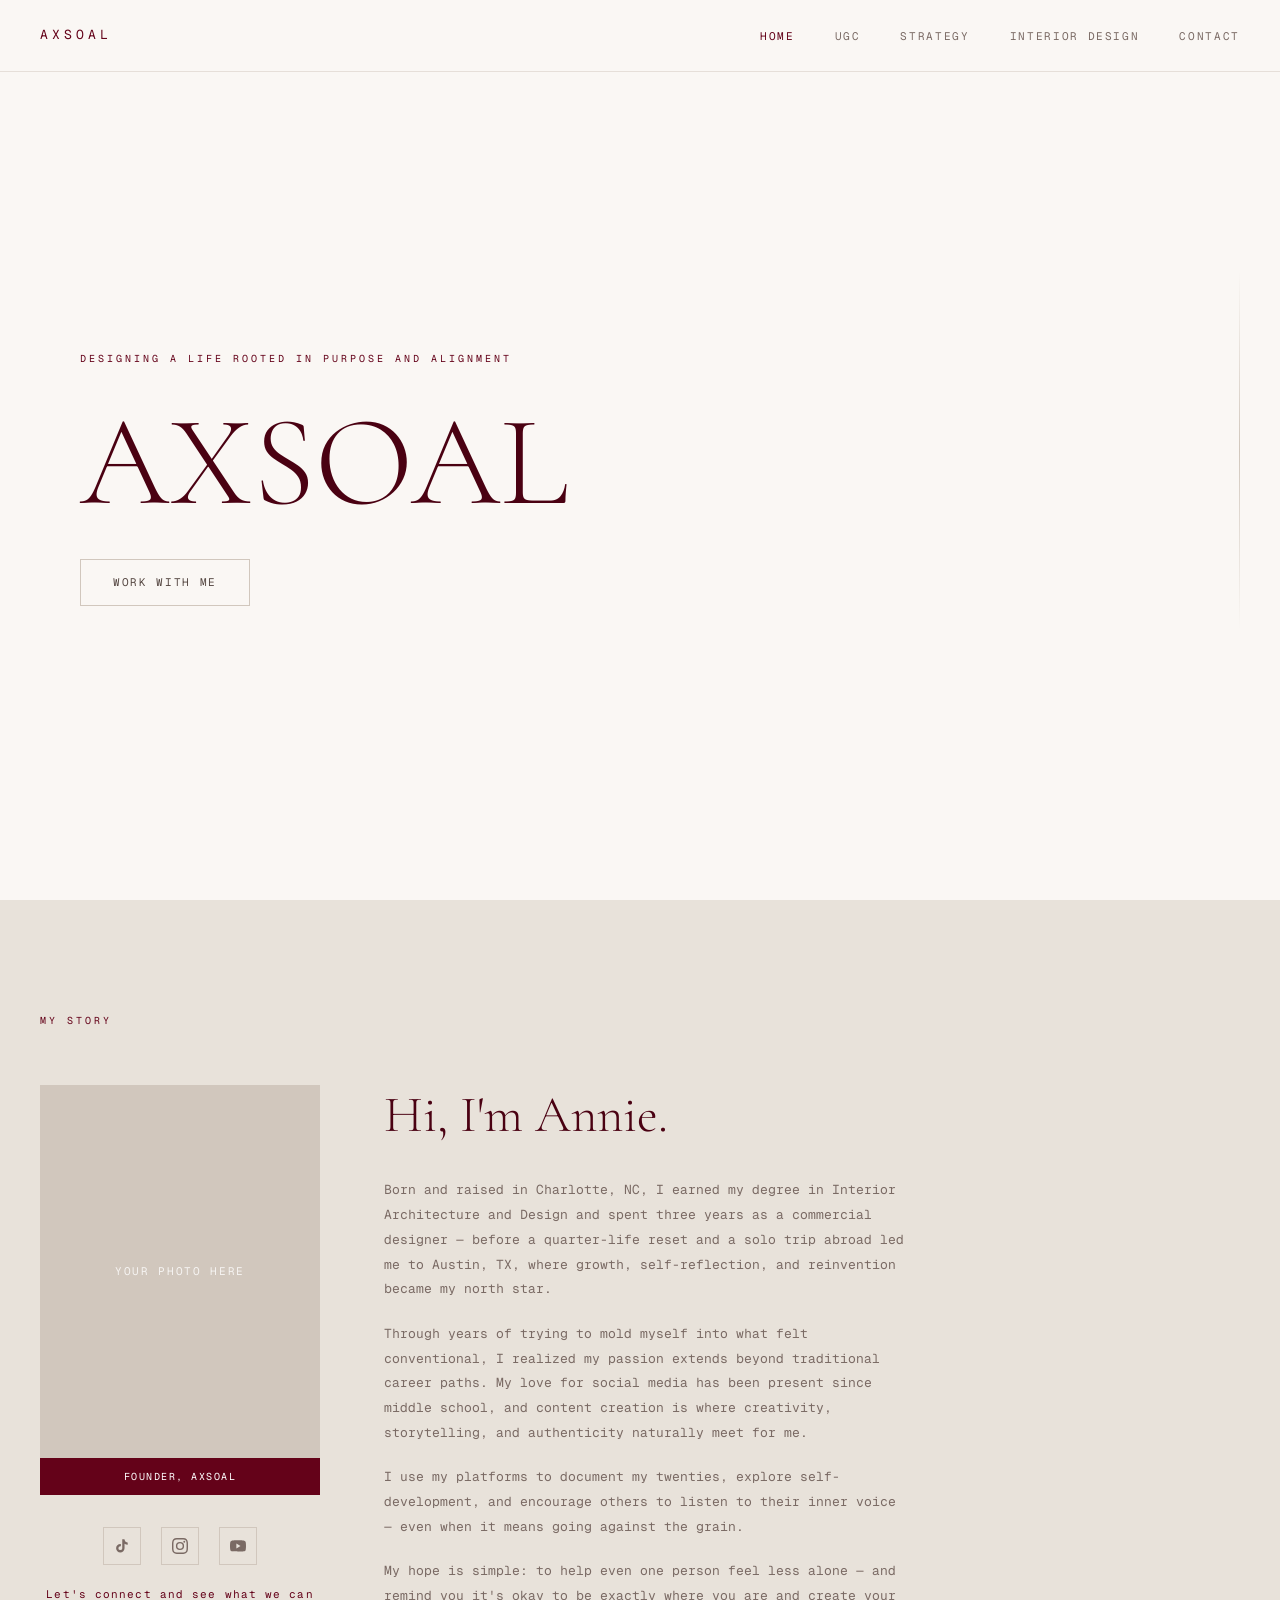
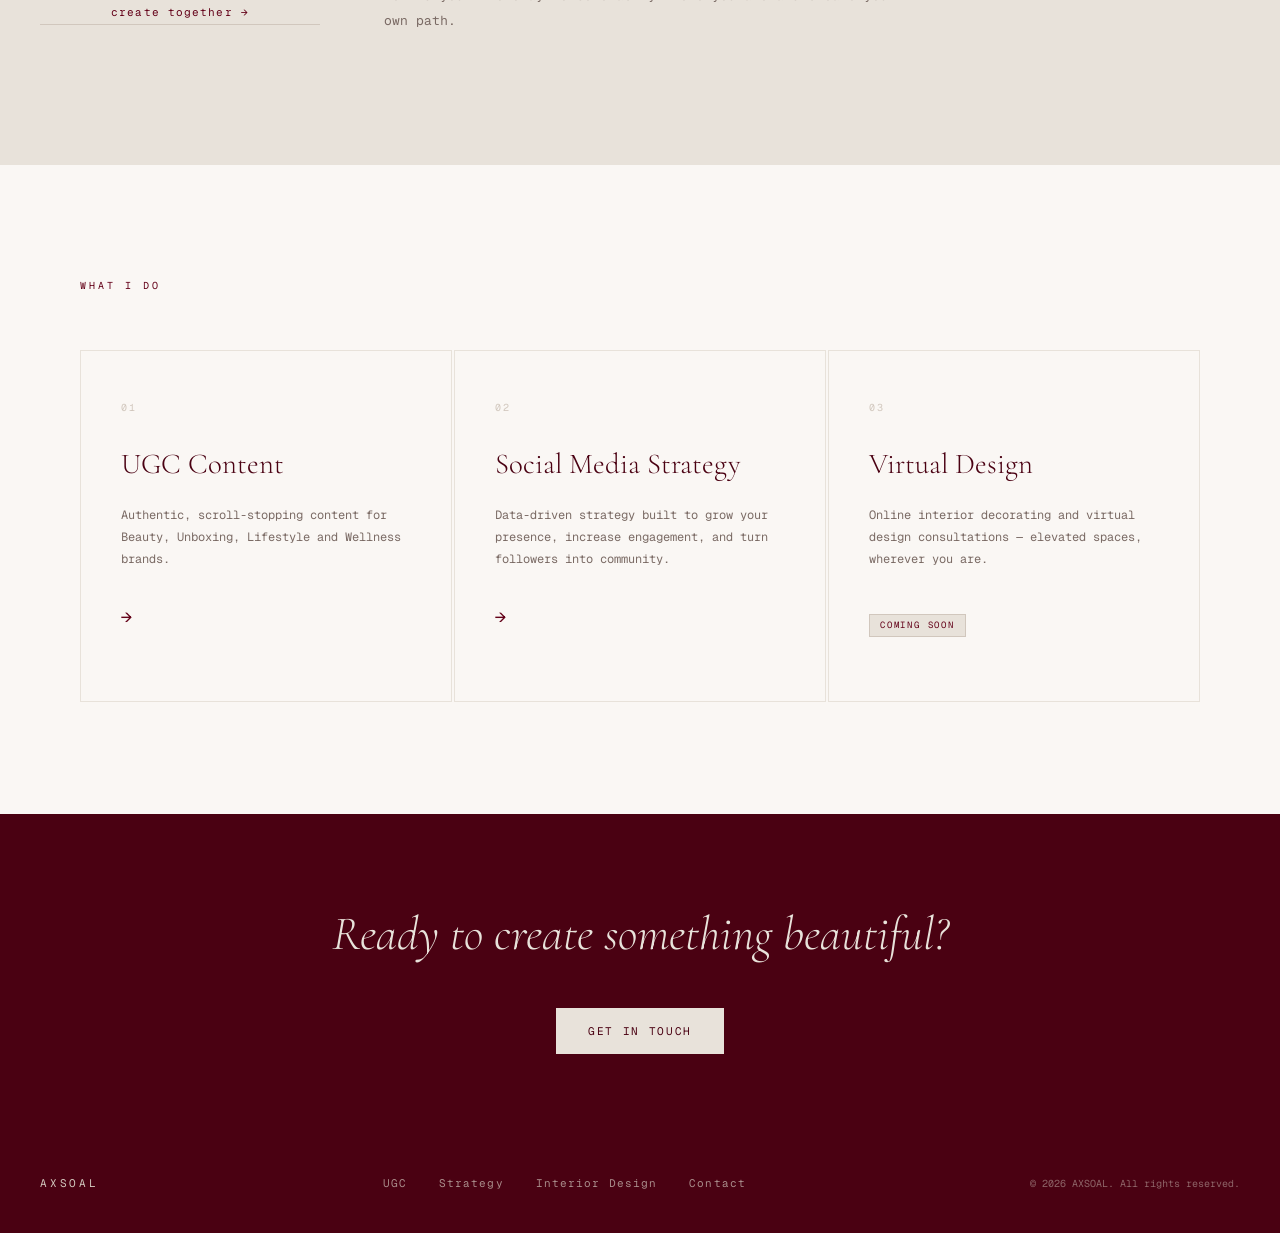
==== index.html @ 1e1d41ba "Add files via upload" ====
<!DOCTYPE html>
<html lang="en">
<head>
  <meta charset="UTF-8" />
  <meta name="viewport" content="width=device-width, initial-scale=1.0" />
  <title>AXSOAL</title>
  <link rel="preconnect" href="https://fonts.googleapis.com" />
  <link rel="preconnect" href="https://fonts.gstatic.com" crossorigin />
  <link href="https://fonts.googleapis.com/css2?family=Cormorant+Garamond:ital,wght@0,300;0,400;1,300;1,400&family=Geist+Mono:wght@300;400&display=swap" rel="stylesheet" />
  <link rel="stylesheet" href="style.css" />
</head>
<body>
  <nav class="nav">
    <a href="index.html" class="nav-logo">AXSOAL</a>
    <ul class="nav-links">
      <li><a href="index.html" class="active">Home</a></li>
      <li><a href="ugc.html">UGC</a></li>
      <li><a href="strategy.html">Strategy</a></li>
      <li><a href="interior.html">Interior Design</a></li>
      <li><a href="contact.html">Contact</a></li>
    </ul>
    <button class="nav-toggle" aria-label="menu">☰</button>
  </nav>

  <main>
    <section class="hero">
      <div class="hero-eyebrow">Designing a life rooted in purpose and alignment</div>
      <h1 class="hero-title">AXSOAL</h1>
      <div class="hero-cta">
        <a href="contact.html" class="btn-ghost">Work With Me</a>
      </div>
      <div class="hero-line"></div>
    </section>

    <section class="story">
      <div class="story-label">My Story</div>
      <div class="story-grid">
        <div class="story-image-block">
          <div class="story-img-placeholder">
            <!-- Replace with: <img src="images/your-photo.jpg" alt="Annie"> -->
            <span>Your Photo Here</span>
          </div>
          <div class="story-img-tag">Founder, AXSOAL</div>
          <div class="story-socials">
            <a href="https://www.tiktok.com/@anniexyaps" target="_blank" aria-label="TikTok" class="story-social-link">
              <svg viewBox="0 0 24 24" fill="currentColor"><path d="M19.59 6.69a4.83 4.83 0 0 1-3.77-4.25V2h-3.45v13.67a2.89 2.89 0 0 1-2.88 2.5 2.89 2.89 0 0 1-2.89-2.89 2.89 2.89 0 0 1 2.89-2.89c.28 0 .54.04.79.1V9.01a6.33 6.33 0 0 0-.79-.05 6.34 6.34 0 0 0-6.34 6.34 6.34 6.34 0 0 0 6.34 6.34 6.34 6.34 0 0 0 6.33-6.34V8.69a8.18 8.18 0 0 0 4.78 1.52V6.76a4.85 4.85 0 0 1-1.01-.07z"/></svg>
            </a>
            <a href="https://www.instagram.com/axsoal" target="_blank" aria-label="Instagram" class="story-social-link">
              <svg viewBox="0 0 24 24" fill="currentColor"><path d="M12 2.163c3.204 0 3.584.012 4.85.07 3.252.148 4.771 1.691 4.919 4.919.058 1.265.069 1.645.069 4.849 0 3.205-.012 3.584-.069 4.849-.149 3.225-1.664 4.771-4.919 4.919-1.266.058-1.644.07-4.85.07-3.204 0-3.584-.012-4.849-.07-3.26-.149-4.771-1.699-4.919-4.92-.058-1.265-.07-1.644-.07-4.849 0-3.204.013-3.583.07-4.849.149-3.227 1.664-4.771 4.919-4.919 1.266-.057 1.645-.069 4.849-.069zM12 0C8.741 0 8.333.014 7.053.072 2.695.272.273 2.69.073 7.052.014 8.333 0 8.741 0 12c0 3.259.014 3.668.072 4.948.2 4.358 2.618 6.78 6.98 6.98C8.333 23.986 8.741 24 12 24c3.259 0 3.668-.014 4.948-.072 4.354-.2 6.782-2.618 6.979-6.98.059-1.28.073-1.689.073-4.948 0-3.259-.014-3.667-.072-4.947-.196-4.354-2.617-6.78-6.979-6.98C15.668.014 15.259 0 12 0zm0 5.838a6.162 6.162 0 1 0 0 12.324 6.162 6.162 0 0 0 0-12.324zM12 16a4 4 0 1 1 0-8 4 4 0 0 1 0 8zm6.406-11.845a1.44 1.44 0 1 0 0 2.881 1.44 1.44 0 0 0 0-2.881z"/></svg>
            </a>
            <a href="https://www.youtube.com/@anniexyaps" target="_blank" aria-label="YouTube" class="story-social-link">
              <svg viewBox="0 0 24 24" fill="currentColor"><path d="M23.498 6.186a3.016 3.016 0 0 0-2.122-2.136C19.505 3.545 12 3.545 12 3.545s-7.505 0-9.377.505A3.017 3.017 0 0 0 .502 6.186C0 8.07 0 12 0 12s0 3.93.502 5.814a3.016 3.016 0 0 0 2.122 2.136c1.871.505 9.376.505 9.376.505s7.505 0 9.377-.505a3.015 3.015 0 0 0 2.122-2.136C24 15.93 24 12 24 12s0-3.93-.502-5.814zM9.545 15.568V8.432L15.818 12l-6.273 3.568z"/></svg>
            </a>
          </div>
          <a href="contact.html" class="btn-text story-connect">Let's connect and see what we can create together →</a>
        </div>
        <div class="story-text">
          <h2>Hi, I'm Annie.</h2>
          <p>Born and raised in Charlotte, NC, I earned my degree in Interior Architecture and Design and spent three years as a commercial designer — before a quarter-life reset and a solo trip abroad led me to Austin, TX, where growth, self-reflection, and reinvention became my north star.</p>
          <p>Through years of trying to mold myself into what felt conventional, I realized my passion extends beyond traditional career paths. My love for social media has been present since middle school, and content creation is where creativity, storytelling, and authenticity naturally meet for me.</p>
          <p>I use my platforms to document my twenties, explore self-development, and encourage others to listen to their inner voice — even when it means going against the grain.</p>
          <p>My hope is simple: to help even one person feel less alone — and remind you it's okay to be exactly where you are and create your own path.</p>
        </div>
      </div>
    </section>

    <section class="services">
      <div class="services-label">What I Do</div>
      <div class="services-grid">

        <a href="ugc.html" class="service-card">
          <div class="service-number">01</div>
          <h3>UGC Content</h3>
          <p>Authentic, scroll-stopping content for Beauty, Unboxing, Lifestyle and Wellness brands.</p>
          <div class="service-arrow">→</div>
        </a>

        <a href="strategy.html" class="service-card">
          <div class="service-number">02</div>
          <h3>Social Media Strategy</h3>
          <p>Data-driven strategy built to grow your presence, increase engagement, and turn followers into community.</p>
          <div class="service-arrow">→</div>
        </a>

        <div class="service-card service-card--soon">
          <div class="service-number">03</div>
          <h3>Virtual Design</h3>
          <p>Online interior decorating and virtual design consultations — elevated spaces, wherever you are.</p>
          <div class="service-coming-tag" style="margin-top:0.75rem;">Coming Soon</div>
        </div>

      </div>
    </section>

    <section class="cta-band">
      <p class="cta-band-text">Ready to create something beautiful?</p>
      <a href="contact.html" class="btn-primary" style="background:var(--linen-light);color:var(--wine-dark);">Get in Touch</a>
    </section>
  </main>

  <footer class="footer">
    <div class="footer-inner">
      <span class="footer-logo">AXSOAL</span>
      <div class="footer-links">
        <a href="ugc.html">UGC</a>
        <a href="strategy.html">Strategy</a>
        <a href="interior.html">Interior Design</a>
        <a href="contact.html">Contact</a>
      </div>
      <span class="footer-copy">© 2026 AXSOAL. All rights reserved.</span>
    </div>
  </footer>

  <script src="nav.js"></script>
</body>
</html>
---- style.css ----
/* ===== AXSOAL · Brand Colors ===== */
*, *::before, *::after { box-sizing: border-box; margin: 0; padding: 0; }

:root {
  --wine:        #640219;
  --wine-dark:   #4a0112;
  --wine-light:  #8a1a35;
  --taupe:       #564843;
  --taupe-light: #7a6a64;
  --linen:       #d1c7bd;
  --linen-light: #e8e2da;
  --mist:        #efefef;
  --white:       #ffffff;
  --ivory:       #faf7f4;
  --font-serif: 'Cormorant Garamond', Georgia, serif;
  --font-mono:  'Geist Mono', monospace;
  --max-w: 1200px;
  --nav-h: 72px;
}

html { scroll-behavior: smooth; }

body {
  font-family: var(--font-mono);
  background: var(--ivory);
  color: var(--taupe);
  font-size: 14px;
  line-height: 1.7;
  -webkit-font-smoothing: antialiased;
}

/* NAV */
.nav {
  position: fixed; top: 0; left: 0; right: 0;
  height: var(--nav-h);
  display: flex; align-items: center; justify-content: space-between;
  padding: 0 2.5rem;
  background: rgba(250,247,244,0.94);
  backdrop-filter: blur(14px);
  border-bottom: 1px solid rgba(209,199,189,0.5);
  z-index: 100;
}
.nav-logo { font-family: var(--font-mono); font-size: 13px; font-weight: 400; letter-spacing: 0.3em; color: var(--wine); text-decoration: none; }
.nav-links { display: flex; gap: 2.5rem; list-style: none; }
.nav-links a { font-size: 11px; letter-spacing: 0.15em; text-transform: uppercase; color: var(--taupe-light); text-decoration: none; transition: color 0.2s; }
.nav-links a:hover, .nav-links a.active { color: var(--wine); }
.nav-toggle { display: none; background: none; border: none; font-size: 20px; cursor: pointer; color: var(--taupe); }

/* HERO */
.hero {
  min-height: 100vh; display: flex; flex-direction: column; justify-content: center;
  padding: calc(var(--nav-h) + 4rem) 2.5rem 5rem;
  max-width: var(--max-w); margin: 0 auto; position: relative;
}
.hero-eyebrow { font-size: 10px; letter-spacing: 0.3em; text-transform: uppercase; color: var(--wine); margin-bottom: 2rem; }
.hero-title { font-family: var(--font-serif); font-size: clamp(4rem,10vw,9rem); font-weight: 300; line-height: 1.0; color: var(--wine-dark); margin-bottom: 2rem; }
.hero-title em { font-style: italic; color: var(--wine); }
.hero-sub { font-size: 13px; color: var(--taupe-light); line-height: 1.9; margin-bottom: 3rem; max-width: 360px; }
.hero-cta { display: flex; gap: 1.5rem; align-items: center; flex-wrap: wrap; }
.hero-line { position: absolute; right: 0; top: 50%; transform: translateY(-50%); width: 1px; height: 40%; background: linear-gradient(to bottom, transparent, var(--linen), transparent); }

/* BUTTONS */
.btn-primary { display: inline-block; padding: 0.85rem 2rem; background: var(--wine); color: var(--white); font-family: var(--font-mono); font-size: 11px; letter-spacing: 0.15em; text-transform: uppercase; text-decoration: none; border: none; cursor: pointer; transition: background 0.25s, transform 0.15s; }
.btn-primary:hover { background: var(--wine-dark); transform: translateY(-1px); }
.btn-ghost { display: inline-block; padding: 0.85rem 2rem; border: 1px solid var(--linen); color: var(--taupe); font-family: var(--font-mono); font-size: 11px; letter-spacing: 0.15em; text-transform: uppercase; text-decoration: none; transition: border-color 0.25s, color 0.25s; }
.btn-ghost:hover { border-color: var(--wine); color: var(--wine); }
.btn-text { font-size: 12px; letter-spacing: 0.1em; color: var(--wine); text-decoration: none; border-bottom: 1px solid var(--linen); padding-bottom: 2px; transition: color 0.2s, border-color 0.2s; }
.btn-text:hover { color: var(--wine-dark); border-color: var(--wine); }

/* STORY */
.story { background: var(--linen-light); padding: 7rem 2.5rem; }
.story-label, .services-label { font-size: 10px; letter-spacing: 0.3em; text-transform: uppercase; color: var(--wine); margin-bottom: 3.5rem; max-width: var(--max-w); margin-left: auto; margin-right: auto; }
.story-grid { display: grid; grid-template-columns: 280px 1fr; gap: 4rem; max-width: var(--max-w); margin: 0 auto; align-items: start; }
.story-image-block { position: relative; }
.story-img-placeholder { width: 100%; aspect-ratio: 3/4; background: var(--linen); display: flex; align-items: center; justify-content: center; }
.story-img-placeholder span { font-size: 11px; letter-spacing: 0.15em; color: var(--white); text-transform: uppercase; opacity: 0.8; }
.story-img-placeholder img { width: 100%; height: 100%; object-fit: cover; display: block; }
.story-img-tag {
  display: block;
  background: var(--wine);
  color: var(--white);
  font-size: 10px;
  letter-spacing: 0.15em;
  text-transform: uppercase;
  padding: 0.6rem 1rem;
  text-align: center;
  margin-top: 0;
}

.story-socials {
  display: flex;
  justify-content: center;
  gap: 1.25rem;
  margin-top: 1.25rem;
}

.story-social-link {
  display: flex;
  align-items: center;
  justify-content: center;
  width: 38px;
  height: 38px;
  border: 1px solid var(--linen);
  color: var(--taupe);
  text-decoration: none;
  transition: border-color 0.2s, color 0.2s, background 0.2s;
}

.story-social-link svg { width: 16px; height: 16px; }

.story-social-link:hover {
  border-color: var(--wine);
  color: var(--wine);
  background: rgba(100, 2, 25, 0.04);
}

.story-connect {
  display: block;
  text-align: center;
  margin-top: 1.25rem;
  font-size: 11px;
}

.story-socials {
  display: flex;
  justify-content: center;
  gap: 1.25rem;
  margin-top: 2rem;
}

.story-social-link {
  display: flex;
  align-items: center;
  justify-content: center;
  width: 38px;
  height: 38px;
  border: 1px solid var(--linen);
  color: var(--taupe-light);
  transition: border-color 0.2s, color 0.2s, background 0.2s;
  text-decoration: none;
}

.story-social-link svg { width: 16px; height: 16px; }

.story-social-link:hover {
  border-color: var(--wine);
  color: var(--wine);
  background: rgba(100, 2, 25, 0.04);
}
.story-text h2 { font-family: var(--font-serif); font-size: clamp(2rem,4vw,3.2rem); font-weight: 300; line-height: 1.2; margin-bottom: 2rem; color: var(--wine-dark); }
.story-text p { font-size: 13px; color: var(--taupe-light); line-height: 1.9; margin-bottom: 1.25rem; max-width: 520px; }
.story-text .btn-text { margin-top: 1rem; display: inline-block; }

/* SERVICES */
.services { padding: 7rem 2.5rem; max-width: var(--max-w); margin: 0 auto; }
.services-grid { display: grid; grid-template-columns: repeat(3,1fr); gap: 2px; }
.service-card { display: block; padding: 3rem 2.5rem; border: 1px solid var(--linen-light); background: var(--ivory); text-decoration: none; color: inherit; position: relative; transition: background 0.3s; overflow: hidden; }
.service-card::before { content: ''; position: absolute; bottom: 0; left: 0; right: 0; height: 2px; background: var(--wine); transform: scaleX(0); transform-origin: left; transition: transform 0.35s ease; }
.service-card:hover { background: var(--linen-light); }
.service-card:hover::before { transform: scaleX(1); }
.service-number { font-size: 10px; letter-spacing: 0.2em; color: var(--linen); margin-bottom: 1.5rem; }
.service-card h3 { font-family: var(--font-serif); font-size: 1.8rem; font-weight: 300; margin-bottom: 1rem; color: var(--wine-dark); }
.service-card p { font-size: 12px; color: var(--taupe-light); line-height: 1.8; margin-bottom: 2rem; }
.service-arrow { font-size: 18px; color: var(--wine); transition: transform 0.2s; }
.service-card:hover .service-arrow { transform: translateX(6px); }

.service-card--soon { cursor: default; opacity: 0.75; }
.service-card--soon:hover { background: var(--ivory); }
.service-card--soon:hover::before { transform: scaleX(0); }
.service-card--soon:hover .service-arrow { transform: none; }

.service-coming-tag {
  display: inline-block;
  font-size: 9px;
  letter-spacing: 0.2em;
  text-transform: uppercase;
  color: var(--wine);
  background: var(--linen-light);
  border: 1px solid var(--linen);
  padding: 3px 10px;
  margin-bottom: 1rem;
}

/* NDA BANNER */
.nda-banner {
  background: var(--linen-light);
  border-left: 3px solid var(--wine);
  padding: 1.25rem 1.75rem;
  max-width: var(--max-w);
  margin: 3rem auto 0;
}
.nda-banner p {
  font-size: 12px;
  color: var(--taupe-light);
  line-height: 1.8;
}
.nda-banner strong { color: var(--taupe); font-weight: 400; }

/* PROJECT DETAIL MODAL */
.project-modal-overlay {
  position: fixed; inset: 0;
  background: rgba(74, 1, 18, 0.5);
  z-index: 300;
  display: flex; align-items: center; justify-content: center;
  opacity: 0; pointer-events: none;
  transition: opacity 0.3s ease;
}
.project-modal-overlay.open { opacity: 1; pointer-events: all; }
.project-modal {
  background: var(--ivory);
  max-width: 680px; width: 90%;
  max-height: 85vh;
  overflow-y: auto;
  padding: 3rem;
  position: relative;
}
.project-modal-close {
  position: absolute; top: 1.5rem; right: 1.5rem;
  background: none; border: none; font-size: 20px;
  cursor: pointer; color: var(--taupe-light); line-height: 1;
}
.project-modal-close:hover { color: var(--wine); }
.project-modal-img {
  width: 100%; aspect-ratio: 16/9;
  background: var(--linen);
  display: flex; align-items: center; justify-content: center;
  margin-bottom: 2rem;
}
.project-modal-img span { font-size: 10px; letter-spacing: 0.15em; text-transform: uppercase; color: rgba(255,255,255,0.6); }
.project-modal-img img { width: 100%; height: 100%; object-fit: cover; }
.project-modal-tag { font-size: 9px; letter-spacing: 0.25em; text-transform: uppercase; color: var(--wine); margin-bottom: 0.75rem; }
.project-modal-title { font-family: var(--font-serif); font-size: 2rem; font-weight: 300; color: var(--wine-dark); margin-bottom: 1.5rem; }
.project-modal-body { font-size: 13px; color: var(--taupe-light); line-height: 1.9; }
.project-modal-nda {
  margin-top: 1.5rem;
  padding-top: 1.5rem;
  border-top: 1px solid var(--linen);
  font-size: 10px;
  letter-spacing: 0.1em;
  text-transform: uppercase;
  color: var(--linen);
}

/* COMING SOON INTERIOR SECTION */
.coming-soon-section {
  background: var(--wine-dark);
  padding: 5rem 2.5rem;
  text-align: center;
}
.coming-soon-section .page-eyebrow { color: var(--linen); margin-bottom: 1.5rem; }
.coming-soon-section h2 {
  font-family: var(--font-serif);
  font-size: clamp(2rem, 5vw, 3.5rem);
  font-weight: 300;
  color: var(--linen-light);
  margin-bottom: 1.5rem;
}
.coming-soon-section h2 em { font-style: italic; color: var(--linen); }
.coming-soon-section p { font-size: 13px; color: var(--linen); opacity: 0.75; line-height: 1.9; max-width: 480px; margin: 0 auto 2.5rem; }
.coming-soon-pill {
  display: inline-block;
  font-size: 10px;
  letter-spacing: 0.2em;
  text-transform: uppercase;
  color: var(--wine);
  background: var(--linen-light);
  padding: 6px 18px;
  margin-bottom: 2rem;
}

/* CTA BAND */
.cta-band { background: var(--wine-dark); padding: 5rem 2.5rem; text-align: center; }
.cta-band-text { font-family: var(--font-serif); font-size: clamp(1.8rem,4vw,3rem); font-weight: 300; color: var(--linen-light); margin-bottom: 2rem; font-style: italic; }

/* PAGE HEADER */
.page-header { padding: calc(var(--nav-h) + 5rem) 2.5rem 4rem; max-width: var(--max-w); margin: 0 auto; border-bottom: 1px solid var(--linen-light); }
.page-eyebrow { font-size: 10px; letter-spacing: 0.3em; text-transform: uppercase; color: var(--wine); margin-bottom: 1.5rem; }
.page-title { font-family: var(--font-serif); font-size: clamp(3rem,7vw,6rem); font-weight: 300; line-height: 1.05; color: var(--wine-dark); margin-bottom: 1.5rem; }
.page-title em { font-style: italic; color: var(--wine); }
.page-desc { font-size: 13px; color: var(--taupe-light); line-height: 1.9; max-width: 520px; }

/* PORTFOLIO GRID */
.portfolio-section { padding: 5rem 2.5rem; max-width: var(--max-w); margin: 0 auto; }
.portfolio-grid { display: grid; grid-template-columns: repeat(12,1fr); gap: 1.5rem; margin-bottom: 3rem; }
.p-card { background: var(--linen-light); overflow: hidden; position: relative; cursor: pointer; }
.p-card.wide  { grid-column: span 7; }
.p-card.tall  { grid-column: span 5; }
.p-card.half  { grid-column: span 6; }
.p-card.third { grid-column: span 4; }
.p-card.full  { grid-column: span 12; }
.p-card-img { width: 100%; aspect-ratio: 4/3; background: var(--linen); display: flex; align-items: center; justify-content: center; overflow: hidden; }
.p-card.tall .p-card-img { aspect-ratio: 3/4; }
.p-card.full .p-card-img { aspect-ratio: 21/9; }
.p-card-img img { width: 100%; height: 100%; object-fit: cover; transition: transform 0.6s ease; }
.p-card:hover .p-card-img img { transform: scale(1.04); }
.p-card-img-placeholder { width: 100%; height: 100%; display: flex; flex-direction: column; align-items: center; justify-content: center; gap: 8px; }
.p-card-img-placeholder span { font-size: 10px; letter-spacing: 0.15em; text-transform: uppercase; color: rgba(255,255,255,0.65); }
.p-card-info { padding: 1.25rem 1.5rem 1.5rem; background: var(--ivory); }
.p-card-tag { font-size: 9px; letter-spacing: 0.2em; text-transform: uppercase; color: var(--wine); margin-bottom: 0.5rem; }
.p-card-title { font-family: var(--font-serif); font-size: 1.3rem; font-weight: 300; color: var(--wine-dark); }

/* PASSWORD GATE */
.password-gate {
  position: fixed; inset: 0;
  background: var(--linen-light);
  z-index: 200;
  display: flex; align-items: center; justify-content: center; flex-direction: column;
}
.password-gate-inner {
  text-align: center; max-width: 380px;
  padding: 3.5rem 2.5rem;
  background: var(--white);
  border: 1px solid var(--linen);
}
.password-gate-logo { font-size: 12px; letter-spacing: 0.3em; color: var(--wine); margin-bottom: 2.5rem; }
.password-gate h2 { font-family: var(--font-serif); font-size: 2rem; font-weight: 300; color: var(--wine-dark); margin-bottom: 0.75rem; }
.password-gate p { font-size: 12px; color: var(--taupe-light); margin-bottom: 2rem; line-height: 1.8; }
.password-gate-input {
  width: 100%; font-family: var(--font-mono); font-size: 14px;
  color: var(--taupe); background: var(--mist);
  border: none; border-bottom: 2px solid var(--linen);
  padding: 0.85rem 0.75rem; outline: none;
  text-align: center; letter-spacing: 0.3em;
  margin-bottom: 0.75rem; transition: border-color 0.2s;
}
.password-gate-input:focus { border-bottom-color: var(--wine); }
.password-gate-error { font-size: 11px; color: var(--wine); margin-bottom: 1rem; min-height: 16px; }

/* UGC PHONES */
.ugc-intro-section { padding: 4rem 2.5rem 2rem; max-width: var(--max-w); margin: 0 auto; }
.ugc-phones-section { padding: 2rem 2.5rem 5rem; max-width: var(--max-w); margin: 0 auto; }
.ugc-phones-grid { display: grid; grid-template-columns: repeat(auto-fill, minmax(200px,1fr)); gap: 2.5rem; justify-items: center; }

.iphone-frame { width: 200px; position: relative; cursor: pointer; }
.iphone-outer {
  width: 200px; height: 432px;
  background: #1c1c1e;
  border-radius: 38px;
  padding: 14px 10px;
  position: relative;
  box-shadow: inset 0 0 0 2px #3a3a3c, 0 0 0 1px #111, 6px 14px 36px rgba(100,2,25,0.2);
}
.iphone-outer::before {
  content: '';
  position: absolute; top: 14px; left: 50%; transform: translateX(-50%);
  width: 64px; height: 7px;
  background: #2c2c2e; border-radius: 5px; z-index: 10;
}
.iphone-outer::after {
  content: '';
  position: absolute; bottom: 22px; left: 50%; transform: translateX(-50%);
  width: 60px; height: 4px;
  background: #3a3a3c; border-radius: 3px;
}
.iphone-screen { width: 100%; height: 100%; background: var(--linen-light); border-radius: 26px; overflow: hidden; position: relative; display: flex; align-items: center; justify-content: center; }
.iphone-screen video, .iphone-screen img { width: 100%; height: 100%; object-fit: cover; display: block; }

.iphone-drop-zone {
  width: 100%; height: 100%;
  display: flex; flex-direction: column; align-items: center; justify-content: center; gap: 10px;
  background: var(--linen-light); border-radius: 26px;
  border: 2px dashed var(--linen); transition: border-color 0.2s, background 0.2s; cursor: pointer;
}
.iphone-drop-zone.dragover { border-color: var(--wine); background: rgba(100,2,25,0.04); }
.iphone-drop-icon { width: 36px; height: 36px; border-radius: 50%; background: var(--wine); display: flex; align-items: center; justify-content: center; }
.iphone-drop-label { font-size: 10px; letter-spacing: 0.1em; text-transform: uppercase; color: var(--taupe-light); text-align: center; padding: 0 16px; line-height: 1.6; }
.iphone-brand-label { margin-top: 14px; text-align: center; }
.iphone-brand-tag { font-size: 9px; letter-spacing: 0.2em; text-transform: uppercase; color: var(--wine); margin-bottom: 3px; }
.iphone-brand-name { font-family: var(--font-serif); font-size: 1rem; font-weight: 300; color: var(--wine-dark); }
.iphone-file-input { display: none; }
.iphone-remove-btn { display: none; font-size: 10px; letter-spacing: 0.12em; text-transform: uppercase; color: var(--wine); background: none; border: none; cursor: pointer; margin-top: 6px; text-decoration: underline; }

/* UGC STATS */
.ugc-stats { display: grid; grid-template-columns: repeat(3,1fr); gap: 2px; background: var(--linen); margin: 0 auto 4rem; max-width: var(--max-w); }
.ugc-stat { background: var(--ivory); padding: 2.5rem 2rem; text-align: center; }
.ugc-stat-num { font-family: var(--font-serif); font-size: 3rem; font-weight: 300; color: var(--wine); display: block; margin-bottom: 0.5rem; }
.ugc-stat-label { font-size: 10px; letter-spacing: 0.2em; text-transform: uppercase; color: var(--taupe-light); }

/* UGC OFFERS */
.ugc-offers { background: var(--linen-light); padding: 5rem 2.5rem; }
.ugc-offers-inner { max-width: var(--max-w); margin: 0 auto; }
.ugc-offers-grid { display: grid; grid-template-columns: repeat(auto-fit,minmax(220px,1fr)); gap: 3rem; margin-top: 3rem; }
.ugc-offer-title { font-family: var(--font-serif); font-size: 1.4rem; font-weight: 300; margin-bottom: 0.75rem; color: var(--wine-dark); }
.ugc-offer-p { font-size: 12px; color: var(--taupe-light); line-height: 1.9; }

/* CONTACT */
.contact-section { padding: 5rem 2.5rem 7rem; max-width: var(--max-w); margin: 0 auto; }
.contact-grid { display: grid; grid-template-columns: 1fr 1.6fr; gap: 6rem; align-items: start; }
.contact-info h3 { font-family: var(--font-serif); font-size: 1.6rem; font-weight: 300; margin-bottom: 1.5rem; color: var(--wine-dark); }
.contact-info p { font-size: 12px; color: var(--taupe-light); line-height: 1.9; margin-bottom: 2.5rem; }
.contact-detail { margin-bottom: 1.25rem; }
.contact-detail-label { font-size: 9px; letter-spacing: 0.25em; text-transform: uppercase; color: var(--wine); margin-bottom: 4px; }
.contact-detail-value { font-size: 13px; color: var(--taupe); }
.contact-form { display: flex; flex-direction: column; gap: 1.5rem; }
.form-group { display: flex; flex-direction: column; gap: 6px; }
.form-label { font-size: 10px; letter-spacing: 0.2em; text-transform: uppercase; color: var(--taupe-light); }
.form-input, .form-textarea, .form-select { font-family: var(--font-mono); font-size: 13px; color: var(--taupe); background: var(--linen-light); border: none; border-bottom: 1px solid var(--linen); padding: 0.85rem 0; outline: none; transition: border-color 0.2s; width: 100%; -webkit-appearance: none; }
.form-input:focus, .form-textarea:focus, .form-select:focus { border-bottom-color: var(--wine); }
.form-textarea { resize: vertical; min-height: 120px; }
.form-row { display: grid; grid-template-columns: 1fr 1fr; gap: 1.5rem; }
.form-submit { margin-top: 0.5rem; align-self: flex-start; }
.form-note { font-size: 11px; color: var(--taupe-light); margin-top: -0.5rem; }

/* FOOTER */
.footer { background: var(--wine-dark); padding: 2.5rem; }
.footer-inner { max-width: var(--max-w); margin: 0 auto; display: flex; align-items: center; justify-content: space-between; flex-wrap: wrap; gap: 1rem; }
.footer-logo { font-size: 11px; letter-spacing: 0.25em; color: var(--linen); }
.footer-links { display: flex; gap: 2rem; }
.footer-links a { font-size: 11px; letter-spacing: 0.1em; color: var(--linen); text-decoration: none; opacity: 0.7; transition: opacity 0.2s; }
.footer-links a:hover { opacity: 1; }
.footer-copy { font-size: 10px; color: var(--linen); opacity: 0.5; }

/* MOBILE NAV */
.nav-mobile-menu { display: none; position: fixed; top: var(--nav-h); left: 0; right: 0; bottom: 0; background: var(--ivory); z-index: 99; flex-direction: column; align-items: center; justify-content: center; gap: 2.5rem; }
.nav-mobile-menu.open { display: flex; }
.nav-mobile-menu a { font-family: var(--font-serif); font-size: 2.5rem; font-weight: 300; color: var(--wine-dark); text-decoration: none; font-style: italic; transition: color 0.2s; }
.nav-mobile-menu a:hover { color: var(--wine); }

/* ANIMATIONS */
.fade-up { opacity: 0; transform: translateY(30px); animation: fadeUp 0.8s ease forwards; }
@keyframes fadeUp { to { opacity: 1; transform: translateY(0); } }

/* RESPONSIVE */
@media (max-width: 900px) {
  .nav-links { display: none; }
  .nav-toggle { display: block; }
  .story-grid { grid-template-columns: 1fr; gap: 3rem; }
  .story-img-placeholder { aspect-ratio: 4/3; }
  .story-img-tag { right: 0; }
  .services-grid { grid-template-columns: 1fr; }
  .portfolio-grid { grid-template-columns: 1fr 1fr; }
  .p-card.wide, .p-card.tall, .p-card.half, .p-card.third, .p-card.full { grid-column: span 2; }
  .contact-grid { grid-template-columns: 1fr; gap: 3rem; }
  .form-row { grid-template-columns: 1fr; }
  .ugc-stats { grid-template-columns: 1fr; }
  .ugc-phones-grid { grid-template-columns: repeat(2,1fr); }
  .footer-inner { flex-direction: column; text-align: center; }
}
@media (max-width: 500px) {
  .nav { padding: 0 1.25rem; }
  .hero, .story, .services, .portfolio-section, .contact-section, .ugc-intro-section, .ugc-phones-section { padding-left: 1.25rem; padding-right: 1.25rem; }
  .portfolio-grid { grid-template-columns: 1fr; }
  .p-card.wide, .p-card.tall, .p-card.half, .p-card.third, .p-card.full { grid-column: span 1; }
  .ugc-phones-grid { grid-template-columns: repeat(2,1fr); gap: 1.25rem; }
  .iphone-frame, .iphone-outer { width: 155px; }
  .iphone-outer { height: 334px; }
}

/* ===== UGC ROW LABELS ===== */
.ugc-row-label {
  font-family: var(--font-serif);
  font-size: 1.6rem;
  font-weight: 300;
  font-style: italic;
  color: var(--wine-dark);
  padding: 3rem 0 1.5rem;
  border-top: 1px solid var(--linen-light);
  margin-top: 1rem;
}
.ugc-row-label:first-child { border-top: none; margin-top: 0; padding-top: 0; }
.ugc-phones-grid { display: grid; grid-template-columns: repeat(4, 1fr); gap: 2rem; justify-items: center; }

/* ===== WHY CONTENT CREATION ===== */
.ugc-why { background: var(--wine-dark); padding: 6rem 2.5rem; }
.ugc-why-inner { max-width: var(--max-w); margin: 0 auto; }
.ugc-why-title { font-family: var(--font-serif); font-size: clamp(2rem,5vw,3.5rem); font-weight: 300; color: var(--linen-light); margin-bottom: 2rem; }
.ugc-why-intro { font-size: 13px; color: var(--linen); opacity: 0.85; line-height: 1.9; max-width: 620px; margin-bottom: 1rem; }
.ugc-why-sub { font-size: 12px; color: var(--linen); opacity: 0.7; letter-spacing: 0.05em; margin-bottom: 1.5rem; }
.ugc-why-list { list-style: none; display: flex; flex-direction: column; gap: 0.9rem; max-width: 520px; }
.ugc-why-list li { font-size: 13px; color: var(--linen-light); line-height: 1.7; padding-left: 1.5rem; position: relative; }
.ugc-why-list li::before { content: '—'; position: absolute; left: 0; color: var(--wine-light); }

/* ===== STRATEGY PAGE ===== */
.strategy-stats-section { padding: 5rem 2.5rem 3rem; max-width: var(--max-w); margin: 0 auto; }
.strategy-stats-label { font-size: 10px; letter-spacing: 0.3em; text-transform: uppercase; color: var(--wine); margin-bottom: 2.5rem; }
.strategy-stats-grid { display: grid; grid-template-columns: repeat(4,1fr); gap: 2px; background: var(--linen); }
.kpi-card { background: var(--ivory); padding: 2.5rem 2rem; text-align: center; }
.kpi-value { font-family: var(--font-serif); font-size: 3rem; font-weight: 300; color: var(--wine); margin-bottom: 0.5rem; }
.kpi-label { font-size: 10px; letter-spacing: 0.2em; text-transform: uppercase; color: var(--taupe); margin-bottom: 0.5rem; }
.kpi-desc { font-size: 11px; color: var(--taupe-light); line-height: 1.7; }
.strategy-cases-section { padding: 4rem 2.5rem; max-width: var(--max-w); margin: 0 auto; }
.strategy-cases-grid { display: grid; grid-template-columns: 1fr 1fr; gap: 2rem; margin-top: 2.5rem; }
.case-card { background: var(--linen-light); padding: 2.5rem; }
.case-platform { font-size: 9px; letter-spacing: 0.25em; text-transform: uppercase; color: var(--wine); margin-bottom: 0.5rem; }
.case-title { font-family: var(--font-serif); font-size: 1.6rem; font-weight: 300; color: var(--wine-dark); margin-bottom: 1.5rem; }
.case-img { width: 100%; aspect-ratio: 16/9; background: var(--linen); display: flex; align-items: center; justify-content: center; margin-bottom: 1.5rem; }
.case-img span { font-size: 10px; letter-spacing: 0.12em; text-transform: uppercase; color: rgba(255,255,255,0.6); }
.case-img img { width: 100%; height: 100%; object-fit: cover; }
.case-body { font-size: 12px; color: var(--taupe-light); line-height: 1.9; margin-bottom: 1.5rem; }
.case-metrics { display: grid; grid-template-columns: repeat(3,1fr); gap: 1rem; border-top: 1px solid var(--linen); padding-top: 1.25rem; }
.case-metric { text-align: center; }
.case-metric-val { display: block; font-family: var(--font-serif); font-size: 1.4rem; font-weight: 300; color: var(--wine); margin-bottom: 3px; }
.case-metric-lbl { font-size: 9px; letter-spacing: 0.15em; text-transform: uppercase; color: var(--taupe-light); }

/* ===== CONTACT SOCIALS ===== */
.contact-socials { display: flex; gap: 1rem; margin-top: 0.75rem; }

/* ===== RESPONSIVE UPDATES ===== */
@media (max-width: 900px) {
  .ugc-phones-grid { grid-template-columns: repeat(2,1fr); }
  .strategy-stats-grid { grid-template-columns: repeat(2,1fr); }
  .strategy-cases-grid { grid-template-columns: 1fr; }
}
@media (max-width: 500px) {
  .ugc-phones-grid { grid-template-columns: repeat(2,1fr); gap: 1rem; }
  .iphone-frame, .iphone-outer { width: 100%; max-width: 160px; }
  .iphone-outer { height: auto; aspect-ratio: 9/19.5; }
}
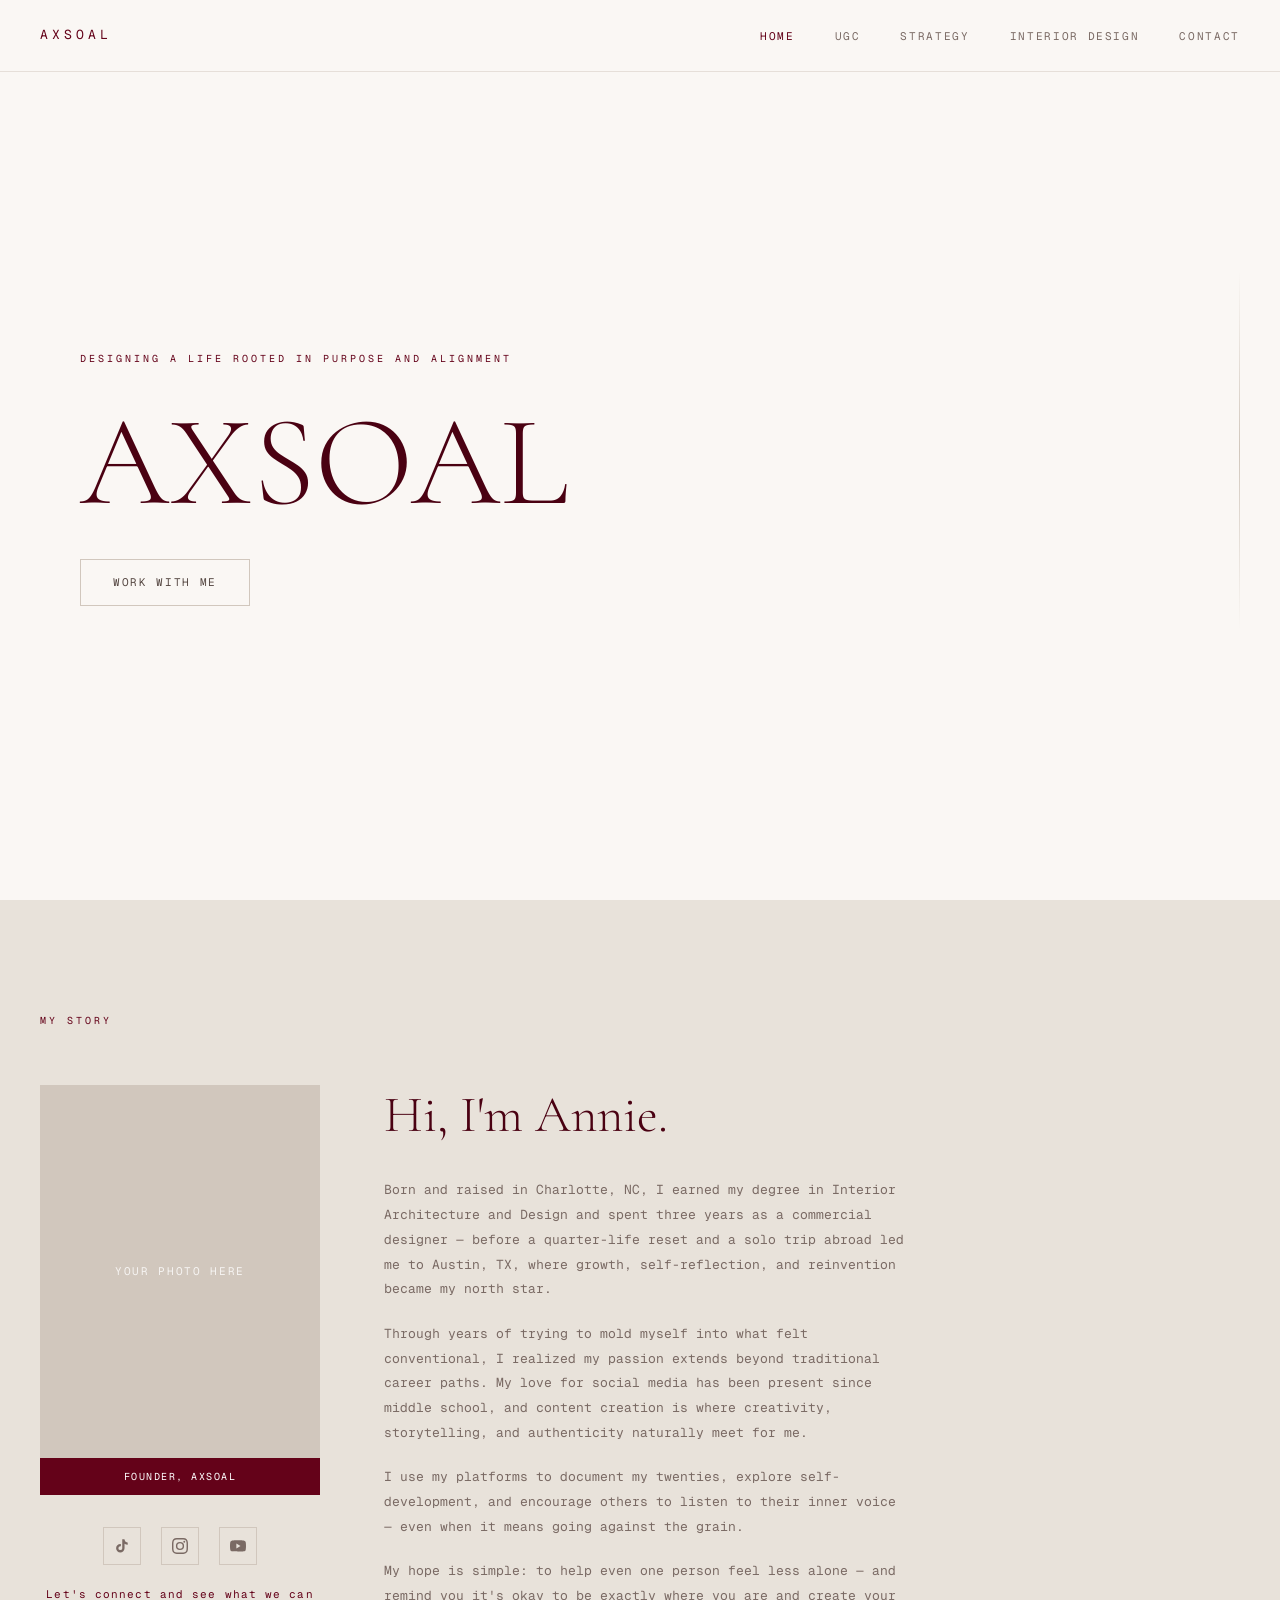
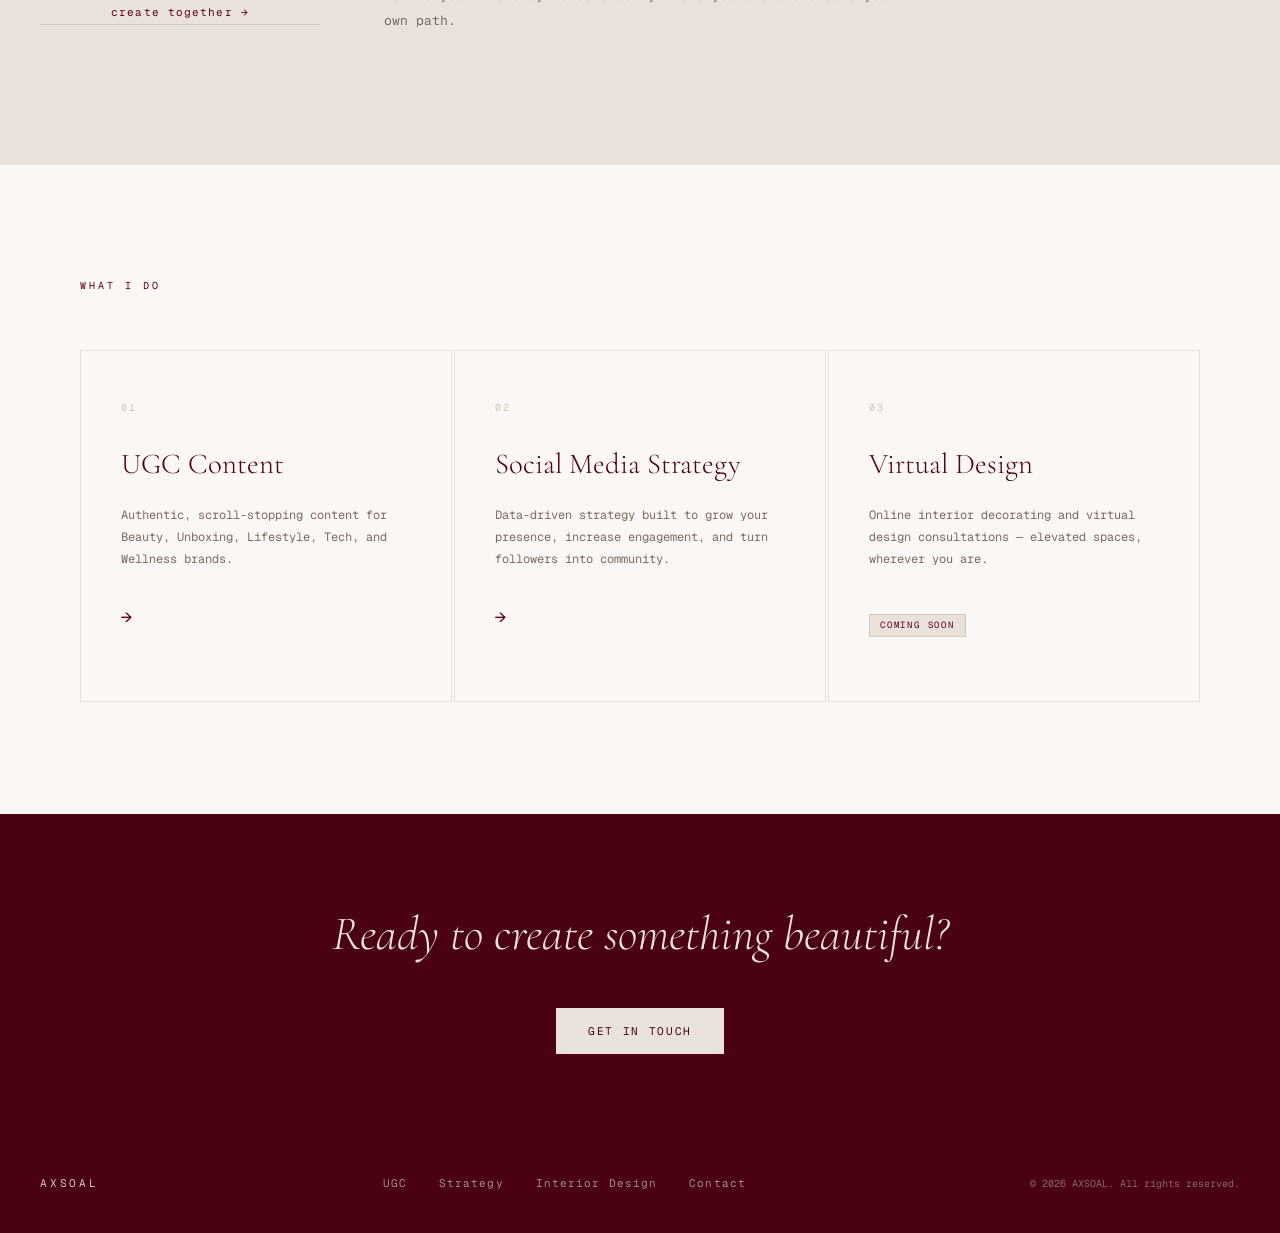
==== commit 78bf2234: "Add files via upload" ====
--- a/index.html
+++ b/index.html
@@ -71,7 +71,7 @@
         <a href="ugc.html" class="service-card">
           <div class="service-number">01</div>
           <h3>UGC Content</h3>
-          <p>Authentic, scroll-stopping content for Beauty, Unboxing, Lifestyle and Wellness brands.</p>
+          <p>Authentic, scroll-stopping content for Beauty, Unboxing, Lifestyle, Tech, and Wellness brands.</p>
           <div class="service-arrow">→</div>
         </a>
 
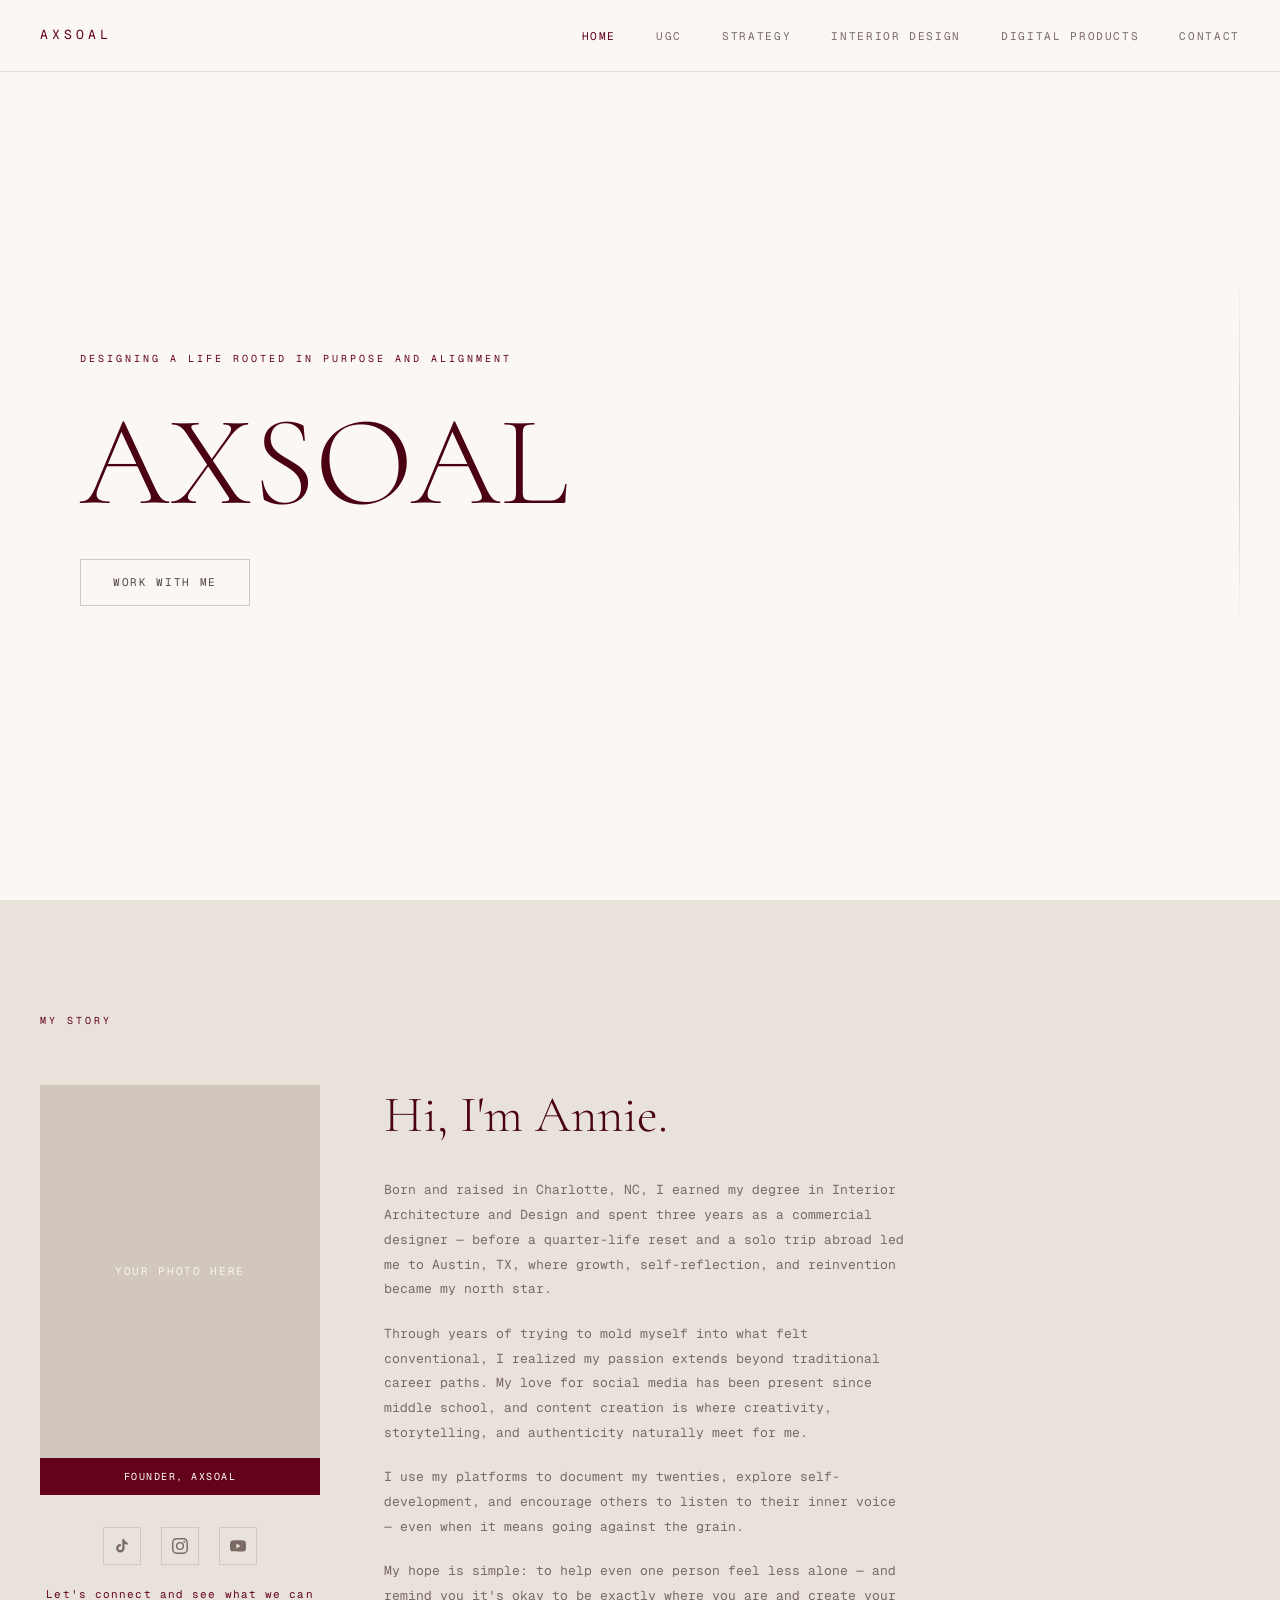
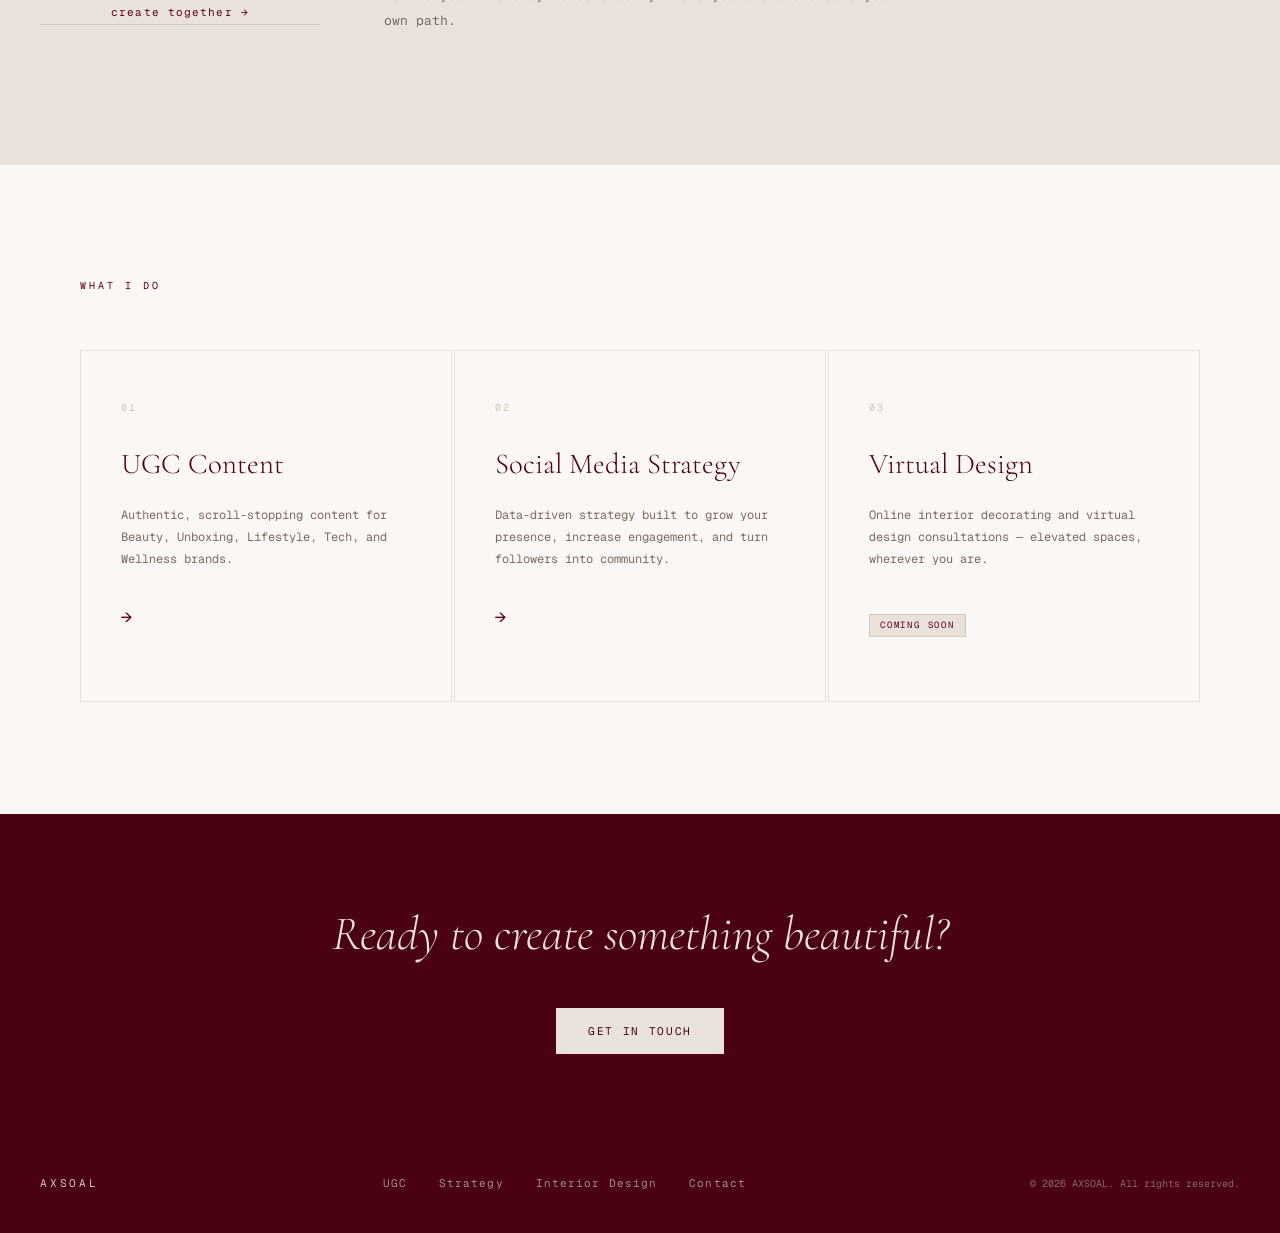
==== commit 6c43f766: "Add files via upload" ====
--- a/index.html
+++ b/index.html
@@ -17,6 +17,7 @@
       <li><a href="ugc.html">UGC</a></li>
       <li><a href="strategy.html">Strategy</a></li>
       <li><a href="interior.html">Interior Design</a></li>
+      <li><a href="digital-products.html">Digital Products</a></li>
       <li><a href="contact.html">Contact</a></li>
     </ul>
     <button class="nav-toggle" aria-label="menu">☰</button>
--- a/style.css
+++ b/style.css
@@ -468,7 +468,8 @@
 .ugc-why-sub { font-size: 12px; color: var(--linen); opacity: 0.7; letter-spacing: 0.05em; margin-bottom: 1.5rem; }
 .ugc-why-list { list-style: none; display: flex; flex-direction: column; gap: 0.9rem; max-width: 520px; }
 .ugc-why-list li { font-size: 13px; color: var(--linen-light); line-height: 1.7; padding-left: 1.5rem; position: relative; }
-.ugc-why-list li::before { content: '—'; position: absolute; left: 0; color: var(--wine-light); }
+.ugc-why-list li::before { content: '—'; position: absolute; left: 0; color: var(--white); }
+.ugc-why .page-eyebrow { color: var(--white); }
 
 /* ===== STRATEGY PAGE ===== */
 .strategy-stats-section { padding: 5rem 2.5rem 3rem; max-width: var(--max-w); margin: 0 auto; }
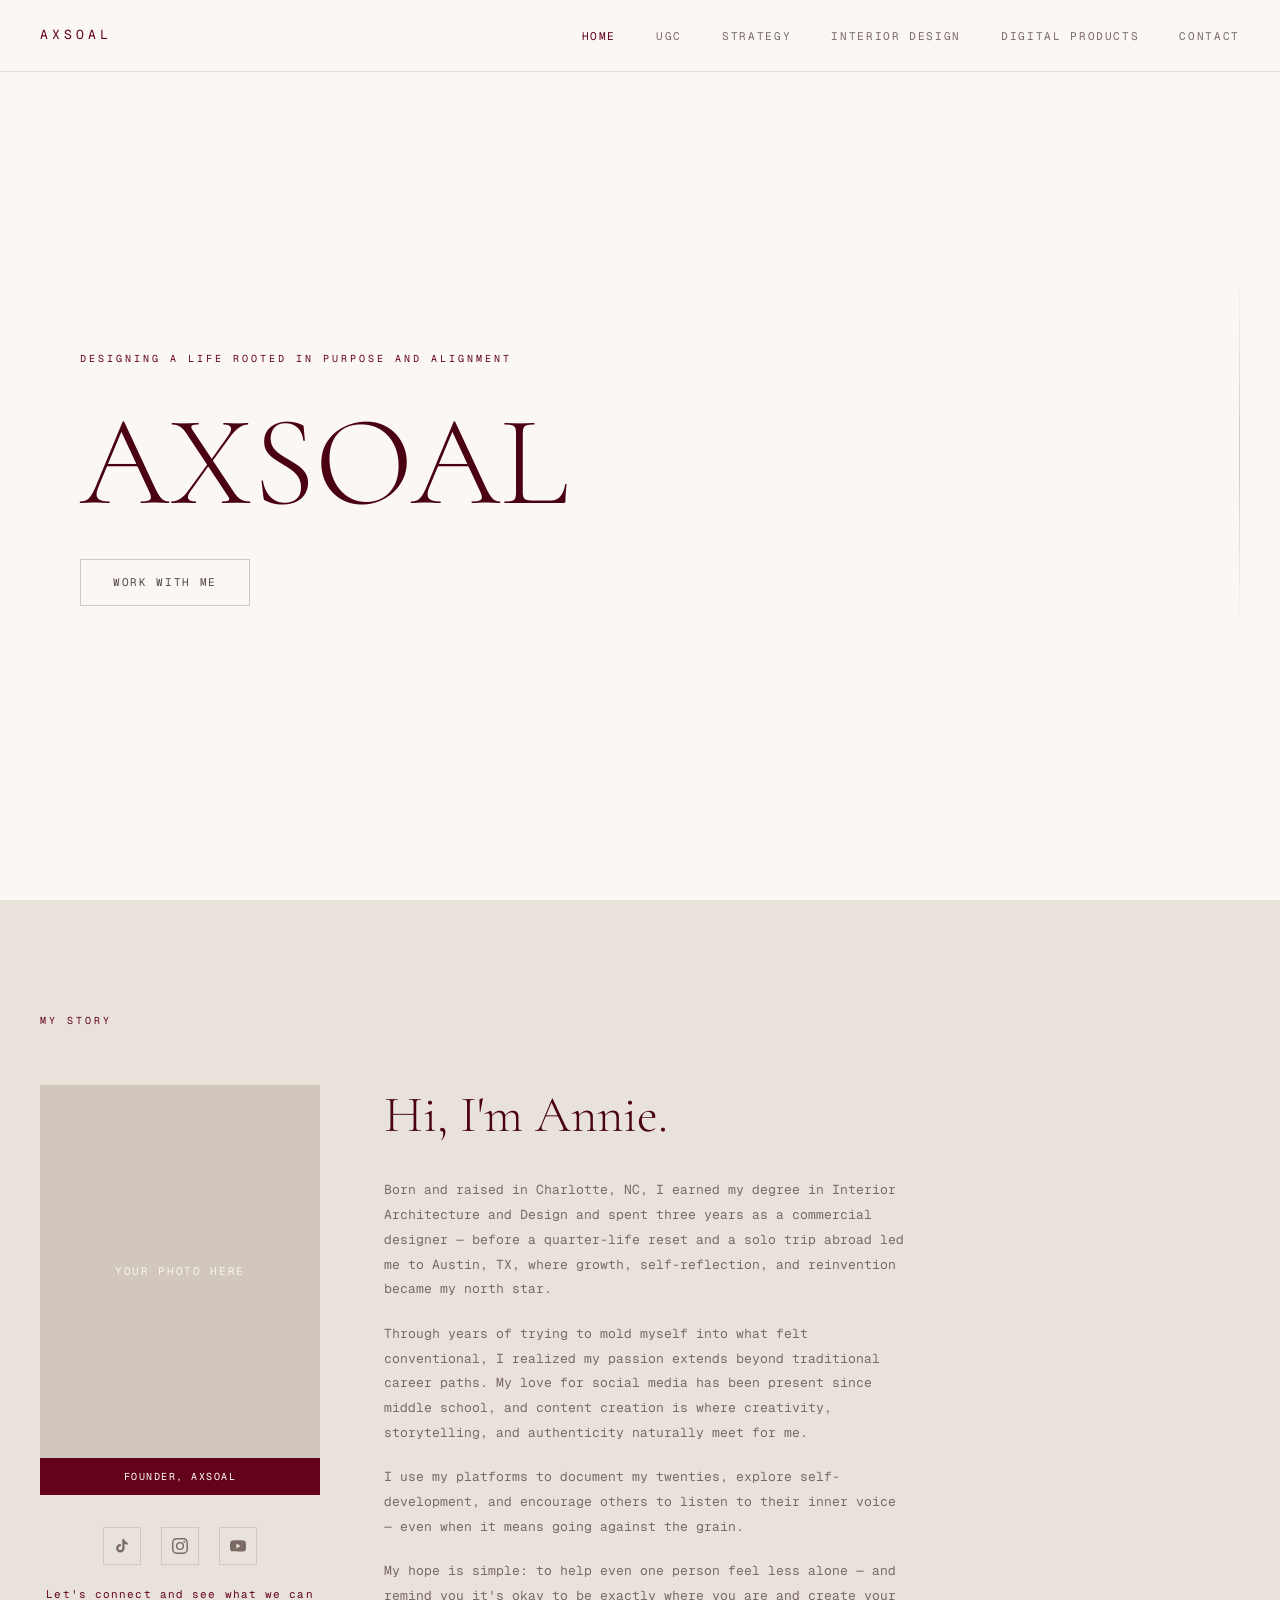
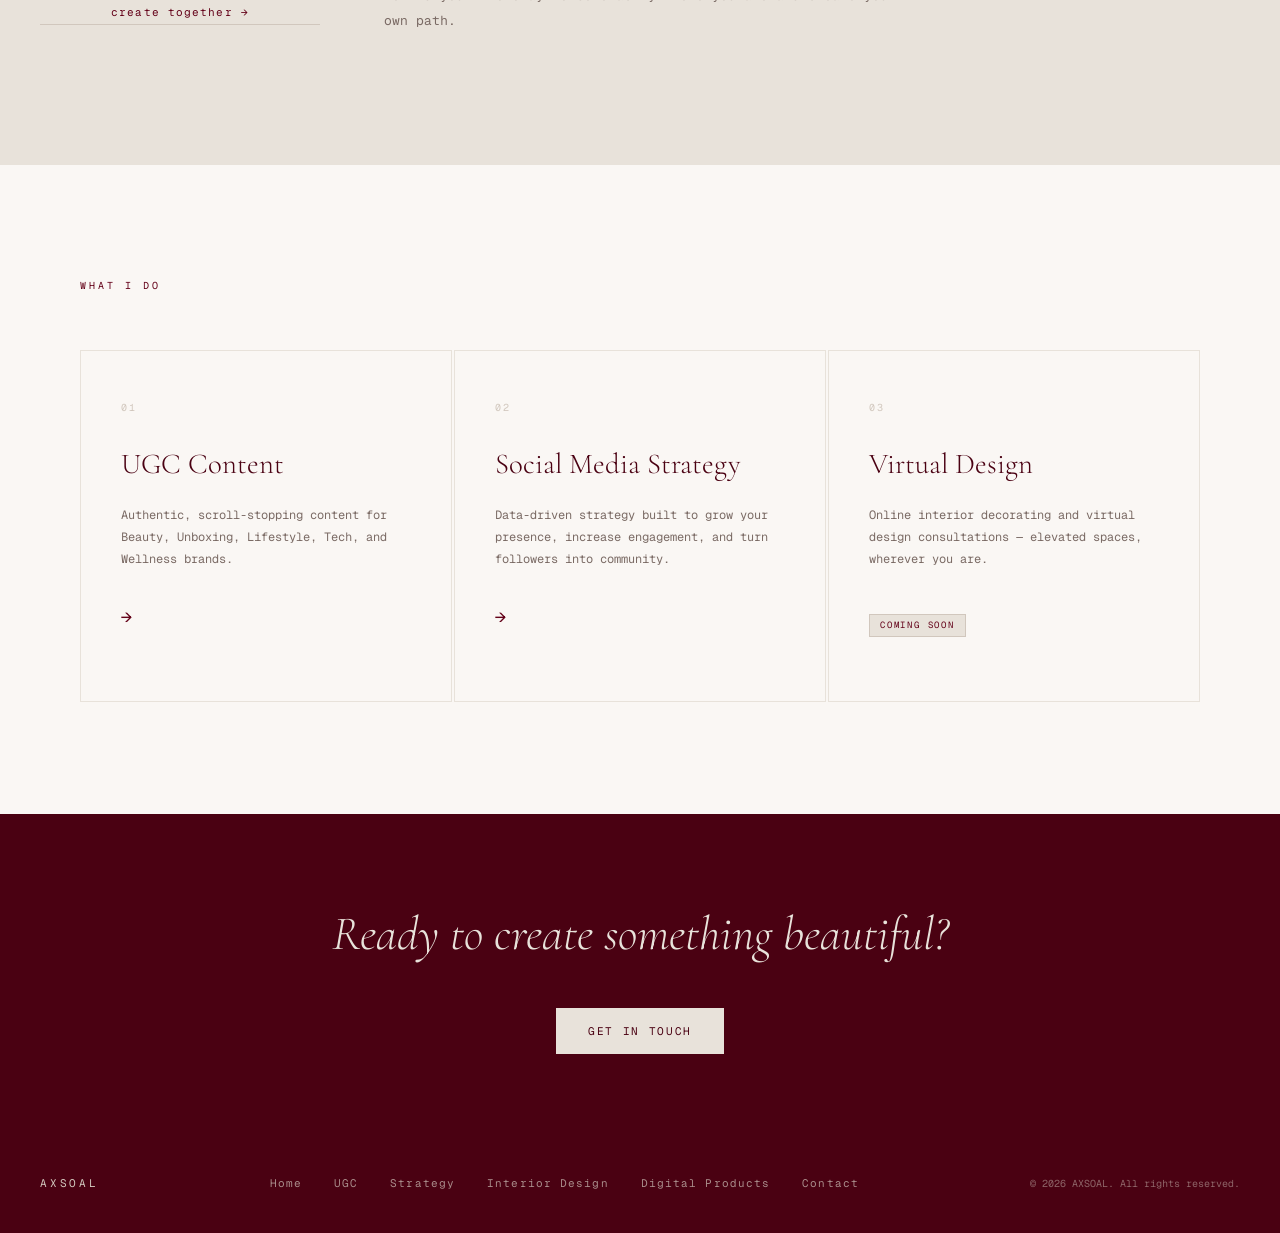
==== commit c504b6df: "Add files via upload" ====
--- a/index.html
+++ b/index.html
@@ -103,9 +103,11 @@
     <div class="footer-inner">
       <span class="footer-logo">AXSOAL</span>
       <div class="footer-links">
+        <a href="index.html">Home</a>
         <a href="ugc.html">UGC</a>
         <a href="strategy.html">Strategy</a>
         <a href="interior.html">Interior Design</a>
+        <a href="digital-products.html">Digital Products</a>
         <a href="contact.html">Contact</a>
       </div>
       <span class="footer-copy">© 2026 AXSOAL. All rights reserved.</span>
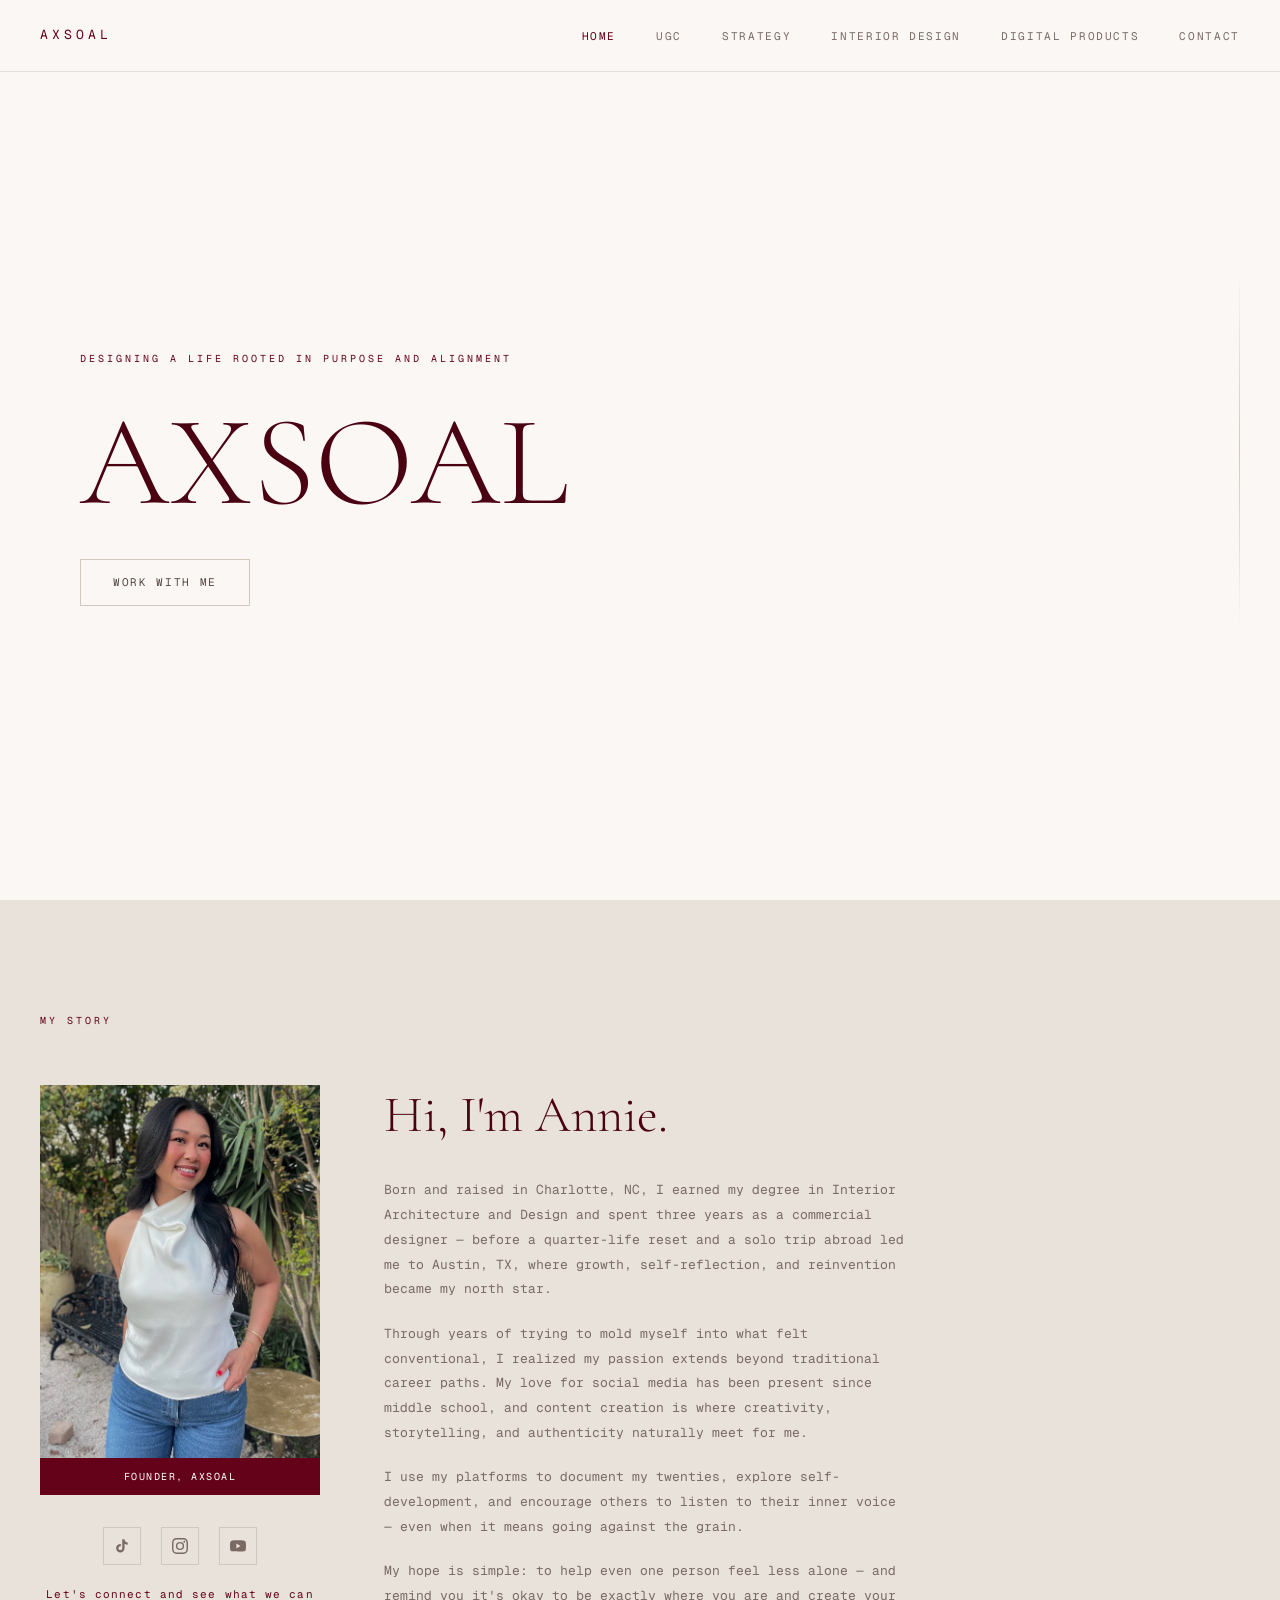
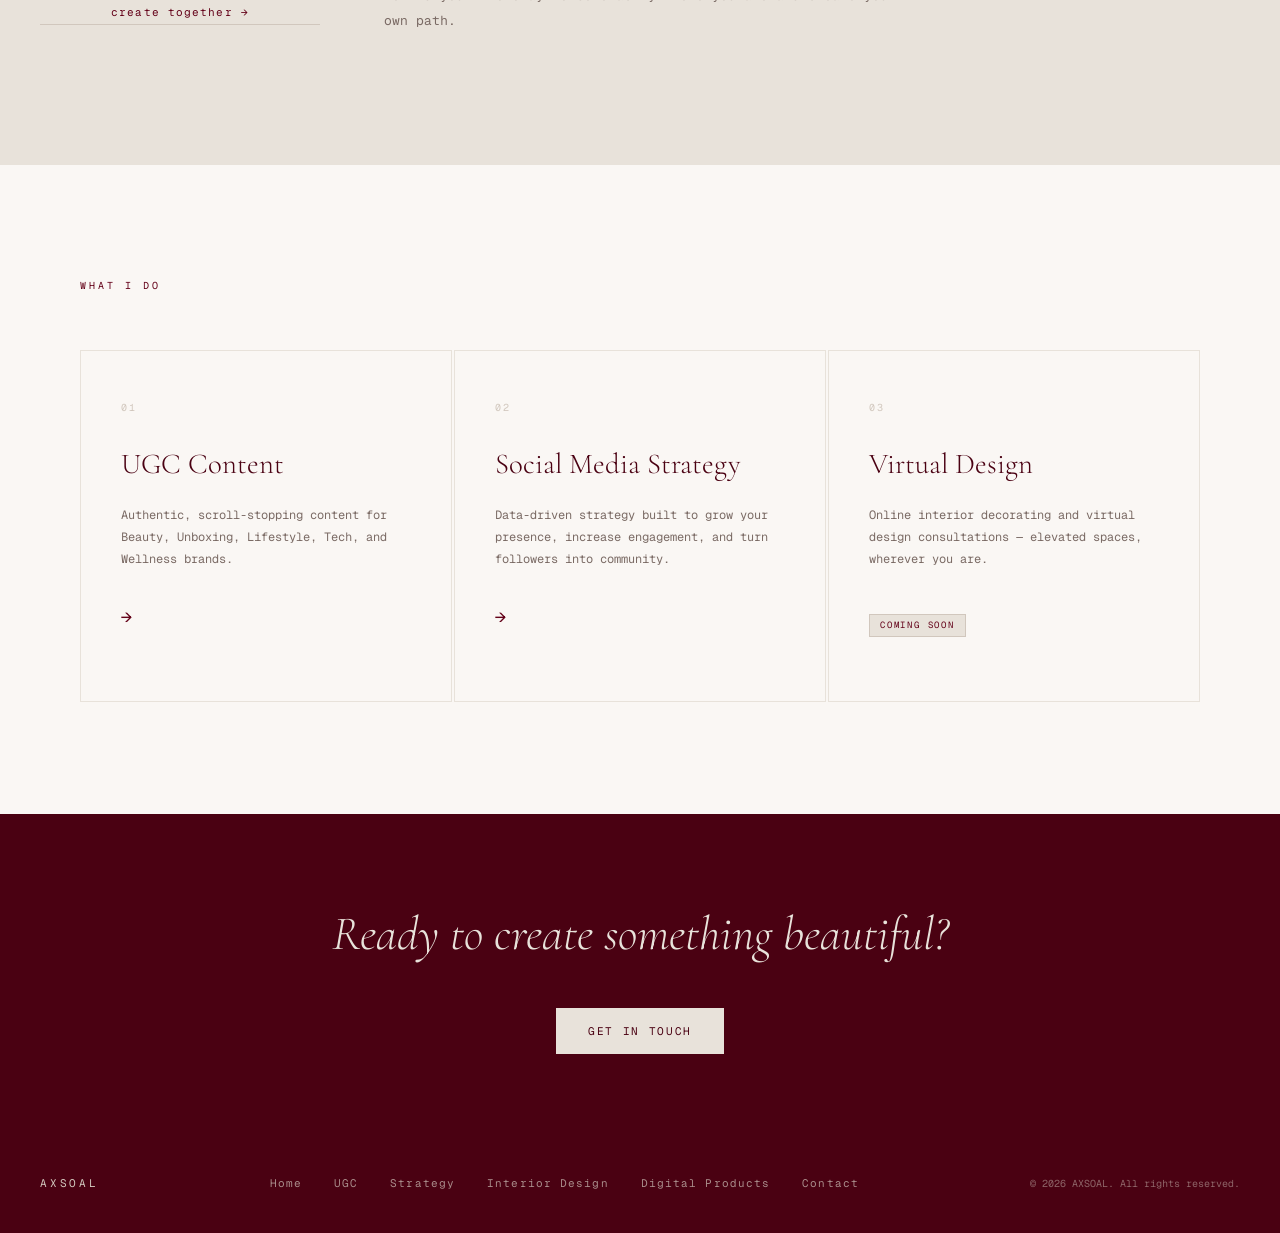
==== commit f3f7df42: "Add files via upload" ====
--- a/index.html
+++ b/index.html
@@ -38,8 +38,7 @@
       <div class="story-grid">
         <div class="story-image-block">
           <div class="story-img-placeholder">
-            <!-- Replace with: <img src="images/your-photo.jpg" alt="Annie"> -->
-            <span>Your Photo Here</span>
+            <img src="images/annie-profile.jpg" alt="Annie — Founder, AXSOAL">
           </div>
           <div class="story-img-tag">Founder, AXSOAL</div>
           <div class="story-socials">
--- a/style.css
+++ b/style.css
@@ -507,3 +507,146 @@
   .iphone-frame, .iphone-outer { width: 100%; max-width: 160px; }
   .iphone-outer { height: auto; aspect-ratio: 9/19.5; }
 }
+
+/* ===== UGC FEATURED VIRAL ROW ===== */
+.ugc-featured-section {
+  padding: 4rem 2.5rem 3rem;
+  max-width: var(--max-w);
+  margin: 0 auto;
+}
+.ugc-featured-inner {
+  display: grid;
+  grid-template-columns: 200px 1fr;
+  gap: 5rem;
+  align-items: center;
+}
+.ugc-featured-phone {
+  display: flex;
+  flex-direction: column;
+  align-items: center;
+  gap: 1rem;
+}
+.ugc-featured-phone-label {
+  text-align: center;
+}
+.ugc-featured-content {}
+.ugc-featured-title {
+  font-family: var(--font-serif);
+  font-size: clamp(2rem, 4vw, 3rem);
+  font-weight: 300;
+  line-height: 1.1;
+  color: var(--wine-dark);
+  margin-bottom: 1.25rem;
+}
+.ugc-featured-title em { font-style: italic; color: var(--wine); }
+.ugc-featured-desc {
+  font-size: 13px;
+  color: var(--taupe-light);
+  line-height: 1.9;
+  max-width: 520px;
+  margin-bottom: 2rem;
+}
+.ugc-featured-stats {
+  display: grid;
+  grid-template-columns: repeat(4, 1fr);
+  gap: 2px;
+  background: var(--linen);
+  margin-bottom: 1.5rem;
+}
+.ugc-featured-stat {
+  background: var(--ivory);
+  padding: 1.25rem 1rem;
+  text-align: center;
+}
+.ugc-stat-num {
+  font-family: var(--font-serif);
+  font-size: 1.8rem;
+  font-weight: 300;
+  color: var(--wine);
+  display: block;
+  line-height: 1;
+  margin-bottom: 0.35rem;
+}
+.ugc-stat-lbl {
+  font-size: 9px;
+  letter-spacing: 0.2em;
+  text-transform: uppercase;
+  color: var(--taupe);
+  display: block;
+}
+.ugc-featured-badge {
+  display: inline-flex;
+  align-items: center;
+  gap: 8px;
+  font-size: 10px;
+  letter-spacing: 0.15em;
+  text-transform: uppercase;
+  color: var(--wine);
+  background: var(--linen-light);
+  border: 1px solid var(--linen);
+  padding: 6px 14px;
+}
+
+@media (max-width: 900px) {
+  .ugc-featured-inner { grid-template-columns: 1fr; gap: 2rem; }
+  .ugc-featured-stats { grid-template-columns: repeat(2, 1fr); }
+}
+
+/* ===== UGC FEATURED TIKTOK LINK ===== */
+.ugc-featured-link {
+  display: block;
+  text-decoration: none;
+  position: relative;
+}
+.ugc-featured-link .iphone-outer {
+  transition: transform 0.2s ease, box-shadow 0.2s ease;
+}
+.ugc-featured-link:hover .iphone-outer {
+  transform: translateY(-4px);
+  box-shadow: inset 0 0 0 2px #3a3a3c, 0 0 0 1px #111, 8px 20px 44px rgba(100,2,25,0.28);
+}
+.ugc-featured-tiktok-badge {
+  position: absolute;
+  bottom: 14px;
+  left: 50%;
+  transform: translateX(-50%);
+  background: rgba(100, 2, 25, 0.88);
+  color: #fff;
+  font-family: var(--font-mono);
+  font-size: 9px;
+  letter-spacing: 0.12em;
+  text-transform: uppercase;
+  padding: 5px 12px;
+  border-radius: 20px;
+  display: flex;
+  align-items: center;
+  gap: 6px;
+  white-space: nowrap;
+  opacity: 0;
+  transition: opacity 0.2s ease;
+}
+.ugc-featured-link:hover .ugc-featured-tiktok-badge {
+  opacity: 1;
+}
+
+/* ===== UGC PHONE LABELS ===== */
+.ugc-phones-grid { align-items: start; }
+.ugc-phone-label {
+  margin-top: 12px;
+  text-align: center;
+  padding: 0 4px;
+}
+.ugc-phone-cat {
+  font-size: 9px;
+  letter-spacing: 0.2em;
+  text-transform: uppercase;
+  color: var(--wine);
+  margin-bottom: 3px;
+}
+.ugc-phone-brand {
+  font-family: var(--font-serif);
+  font-size: 1rem;
+  font-weight: 300;
+  color: var(--wine-dark);
+  line-height: 1.3;
+}
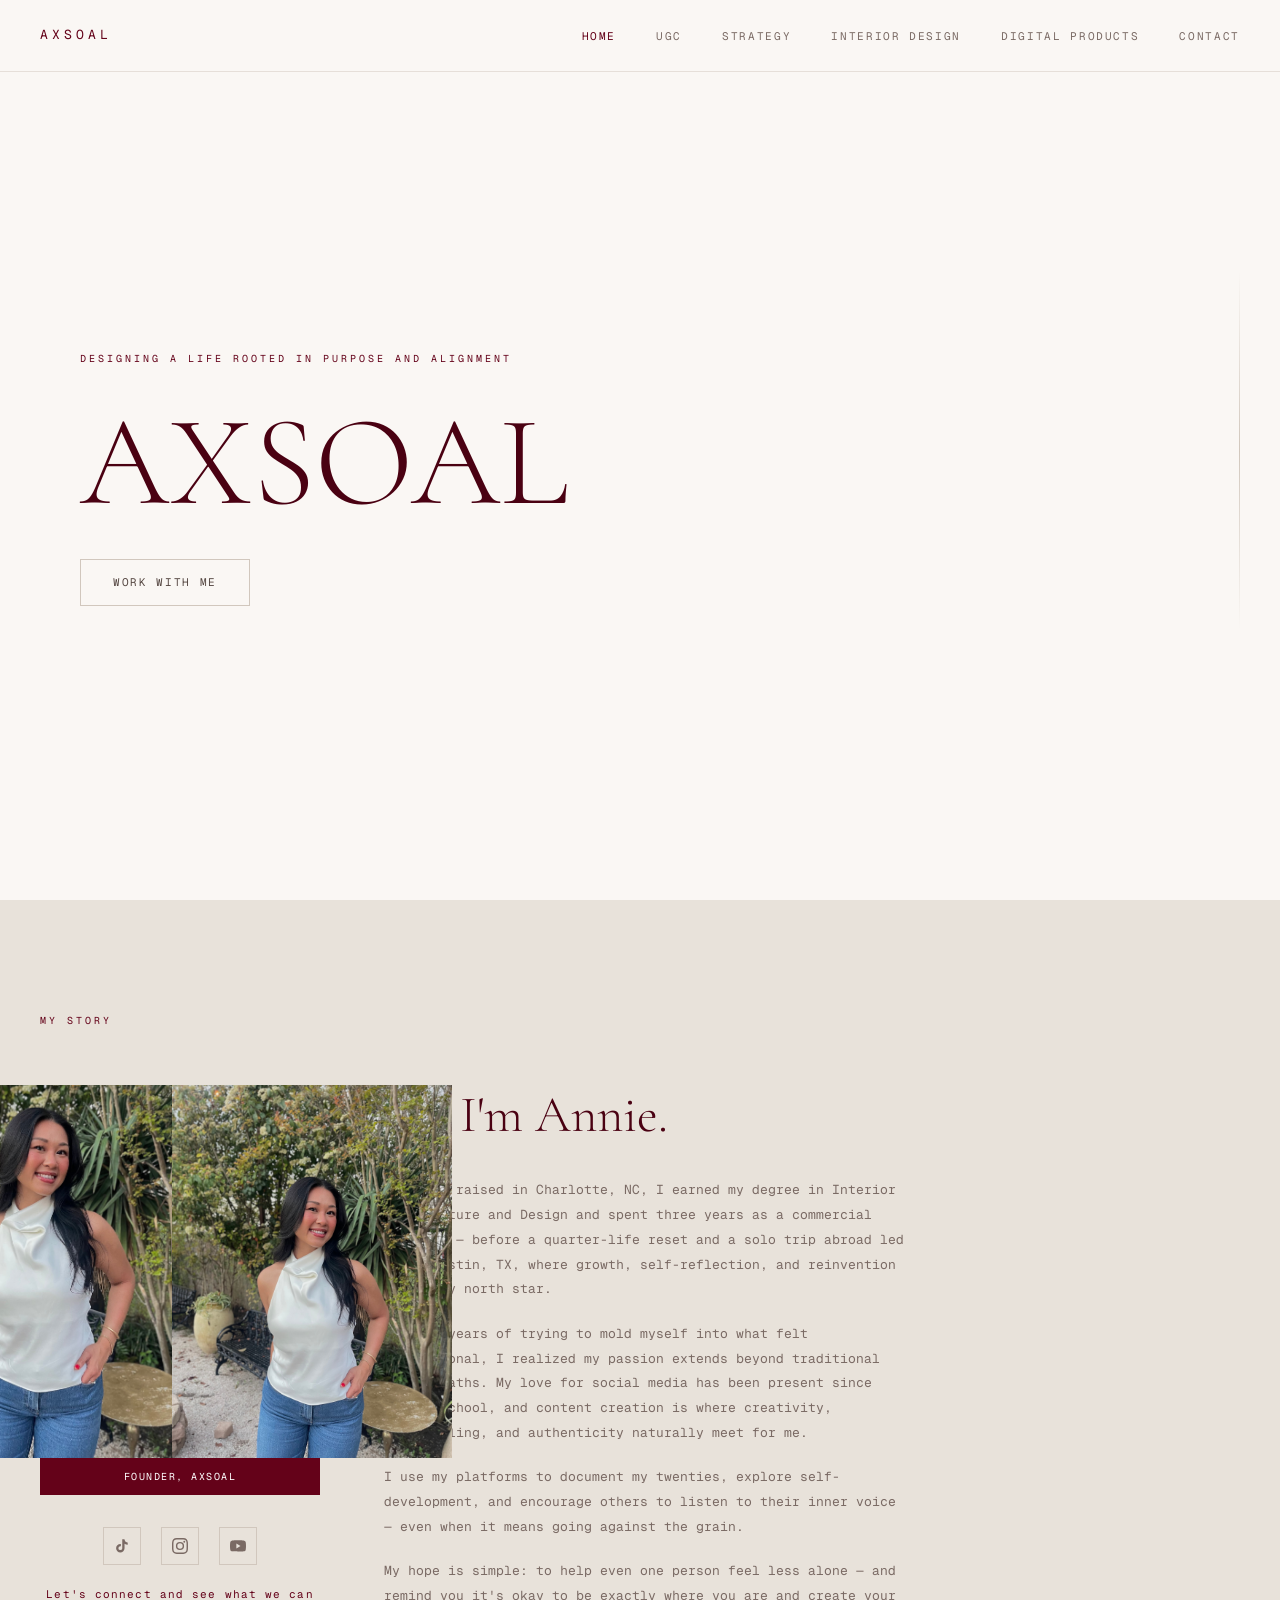
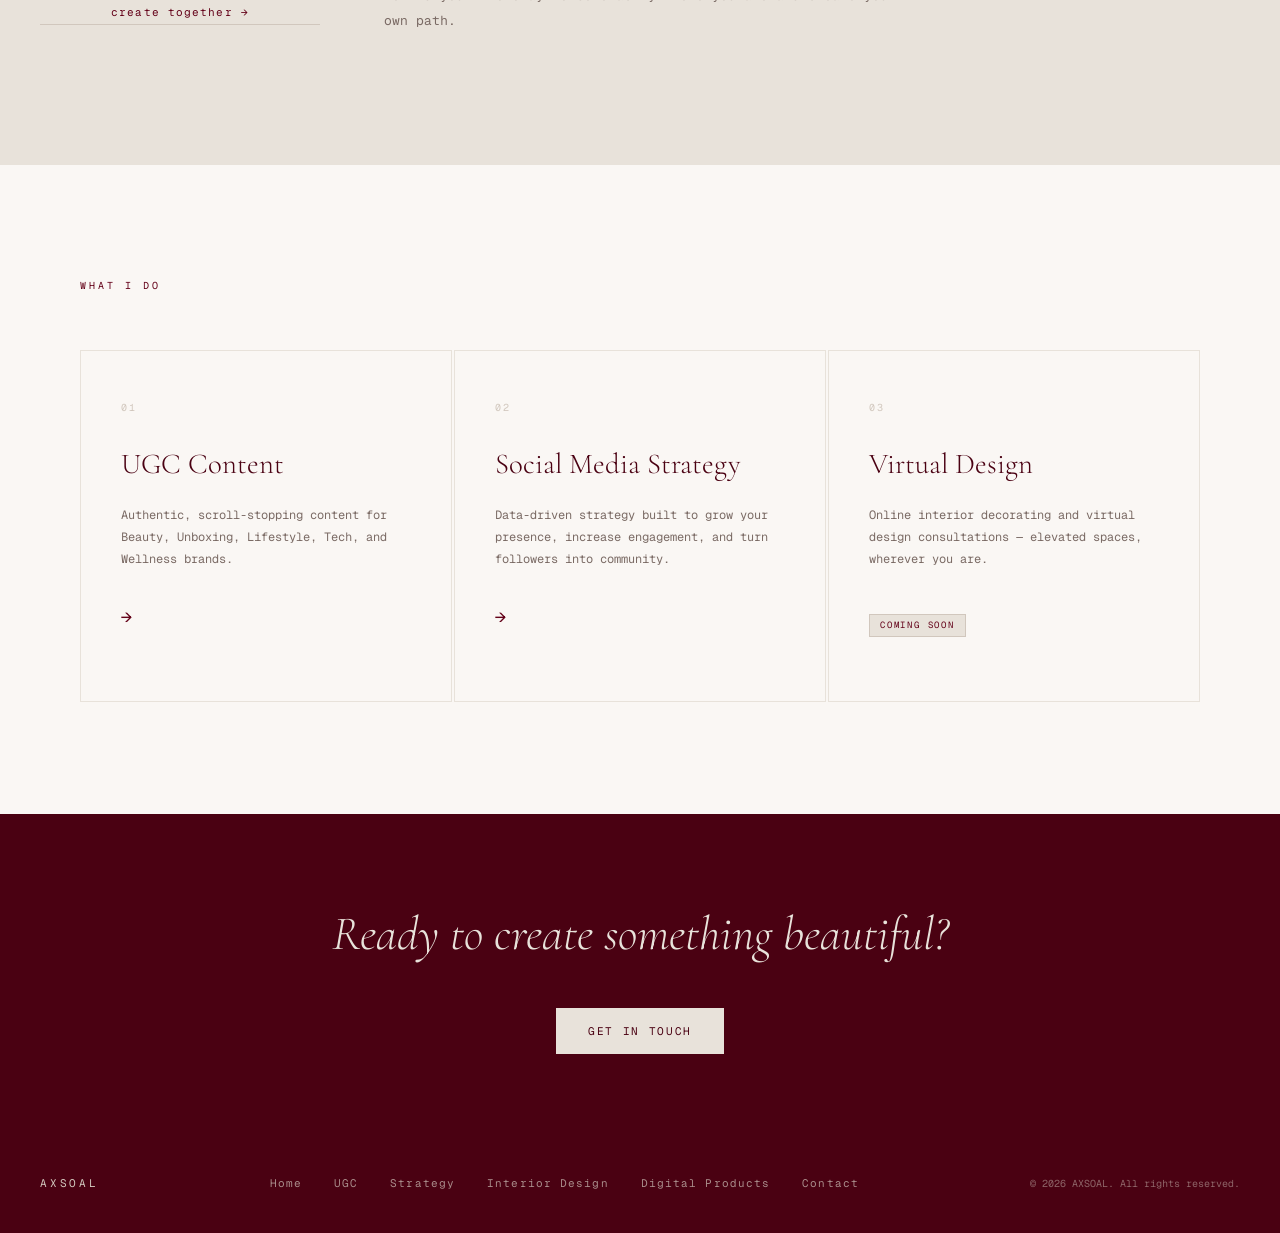
==== commit 8565a243: "update site files" ====
--- a/index.html
+++ b/index.html
@@ -38,7 +38,8 @@
       <div class="story-grid">
         <div class="story-image-block">
           <div class="story-img-placeholder">
-            <img src="images/annie-profile.jpg" alt="Annie — Founder, AXSOAL">
+            <img class="profile-desktop" src="images/annie-profile.jpg" alt="Annie — Founder, AXSOAL">
+            <img class="profile-mobile" src="images/annie-profile-mobile.jpg" alt="Annie — Founder, AXSOAL">
           </div>
           <div class="story-img-tag">Founder, AXSOAL</div>
           <div class="story-socials">
--- a/style.css
+++ b/style.css
@@ -75,6 +75,8 @@
 .story-img-placeholder { width: 100%; aspect-ratio: 3/4; background: var(--linen); display: flex; align-items: center; justify-content: center; }
 .story-img-placeholder span { font-size: 11px; letter-spacing: 0.15em; color: var(--white); text-transform: uppercase; opacity: 0.8; }
 .story-img-placeholder img { width: 100%; height: 100%; object-fit: cover; display: block; }
+.profile-mobile { display: none; }
+.profile-desktop { display: block; }
 .story-img-tag {
   display: block;
   background: var(--wine);
@@ -352,8 +354,8 @@
   width: 60px; height: 4px;
   background: #3a3a3c; border-radius: 3px;
 }
-.iphone-screen { width: 100%; height: 100%; background: var(--linen-light); border-radius: 26px; overflow: hidden; position: relative; display: flex; align-items: center; justify-content: center; }
-.iphone-screen video, .iphone-screen img { width: 100%; height: 100%; object-fit: cover; display: block; }
+.iphone-screen { width: 100%; height: 100%; background: var(--linen-light); border-radius: 26px; overflow: hidden; position: relative; display: flex; align-items: center; justify-content: center; isolation: isolate; }
+.iphone-screen video, .iphone-screen img { width: 100%; height: 100%; object-fit: cover; display: block; border-radius: 0; }
 
 .iphone-drop-zone {
   width: 100%; height: 100%;
@@ -425,7 +427,9 @@
   .nav-links { display: none; }
   .nav-toggle { display: block; }
   .story-grid { grid-template-columns: 1fr; gap: 3rem; }
-  .story-img-placeholder { aspect-ratio: 4/3; }
+  .story-img-placeholder { aspect-ratio: 1/1; max-height: 380px; overflow: hidden; }
+  .profile-desktop { display: none; }
+  .profile-mobile { display: block; }
   .story-img-tag { right: 0; }
   .services-grid { grid-template-columns: 1fr; }
   .portfolio-grid { grid-template-columns: 1fr 1fr; }
@@ -435,15 +439,18 @@
   .ugc-stats { grid-template-columns: 1fr; }
   .ugc-phones-grid { grid-template-columns: repeat(2,1fr); }
   .footer-inner { flex-direction: column; text-align: center; }
+  .footer-links { flex-direction: column; align-items: center; gap: 0.75rem; }
 }
 @media (max-width: 500px) {
   .nav { padding: 0 1.25rem; }
-  .hero, .story, .services, .portfolio-section, .contact-section, .ugc-intro-section, .ugc-phones-section { padding-left: 1.25rem; padding-right: 1.25rem; }
+  .hero, .story, .services, .portfolio-section, .contact-section, .ugc-intro-section { padding-left: 1.25rem; padding-right: 1.25rem; }
+  .ugc-phones-section { padding-left: 0.75rem; padding-right: 0.75rem; }
+  .ugc-featured-section { padding-left: 1.25rem; padding-right: 1.25rem; }
   .portfolio-grid { grid-template-columns: 1fr; }
   .p-card.wide, .p-card.tall, .p-card.half, .p-card.third, .p-card.full { grid-column: span 1; }
-  .ugc-phones-grid { grid-template-columns: repeat(2,1fr); gap: 1.25rem; }
-  .iphone-frame, .iphone-outer { width: 155px; }
-  .iphone-outer { height: 334px; }
+  .ugc-phones-grid { grid-template-columns: repeat(2,1fr); gap: 1rem; padding: 0; }
+  .iphone-frame { width: 100%; }
+  .iphone-outer { width: 100%; height: auto; aspect-ratio: 9/19.5; }
 }
 
 /* ===== UGC ROW LABELS ===== */
@@ -590,6 +597,7 @@
 @media (max-width: 900px) {
   .ugc-featured-inner { grid-template-columns: 1fr; gap: 2rem; }
   .ugc-featured-stats { grid-template-columns: repeat(2, 1fr); }
+  .ugc-featured-phone { max-width: 200px; margin: 0 auto; width: 100%; }
 }
 
 /* ===== UGC FEATURED TIKTOK LINK ===== */
@@ -650,3 +658,47 @@
   color: var(--wine-dark);
   line-height: 1.3;
 }
+
+/* ===== UGC CLICK-TO-PLAY ===== */
+.iphone-screen {
+  position: relative;
+}
+.play-overlay {
+  position: absolute;
+  inset: 0;
+  display: flex;
+  align-items: center;
+  justify-content: center;
+  border-radius: 26px;
+  cursor: pointer;
+  transition: background 0.2s;
+  z-index: 10;
+}
+.play-overlay:hover {
+  background: rgba(0,0,0,0.12);
+}
+/* Play button always visible; hides when playing */
+.play-btn {
+  width: 48px;
+  height: 48px;
+  background: rgba(100, 2, 25, 0.5);
+  border-radius: 50%;
+  display: flex;
+  align-items: center;
+  justify-content: center;
+  transition: transform 0.15s, opacity 0.2s;
+  box-shadow: 0 2px 12px rgba(0,0,0,0.35);
+}
+.play-btn svg {
+  margin-left: 4px;
+}
+/* When playing: hide btn, show on hover */
+.play-overlay.playing .play-btn {
+  opacity: 0;
+}
+.play-overlay.playing:hover .play-btn {
+  opacity: 1;
+}
+.play-overlay:hover .play-btn {
+  transform: scale(1.08);
+}
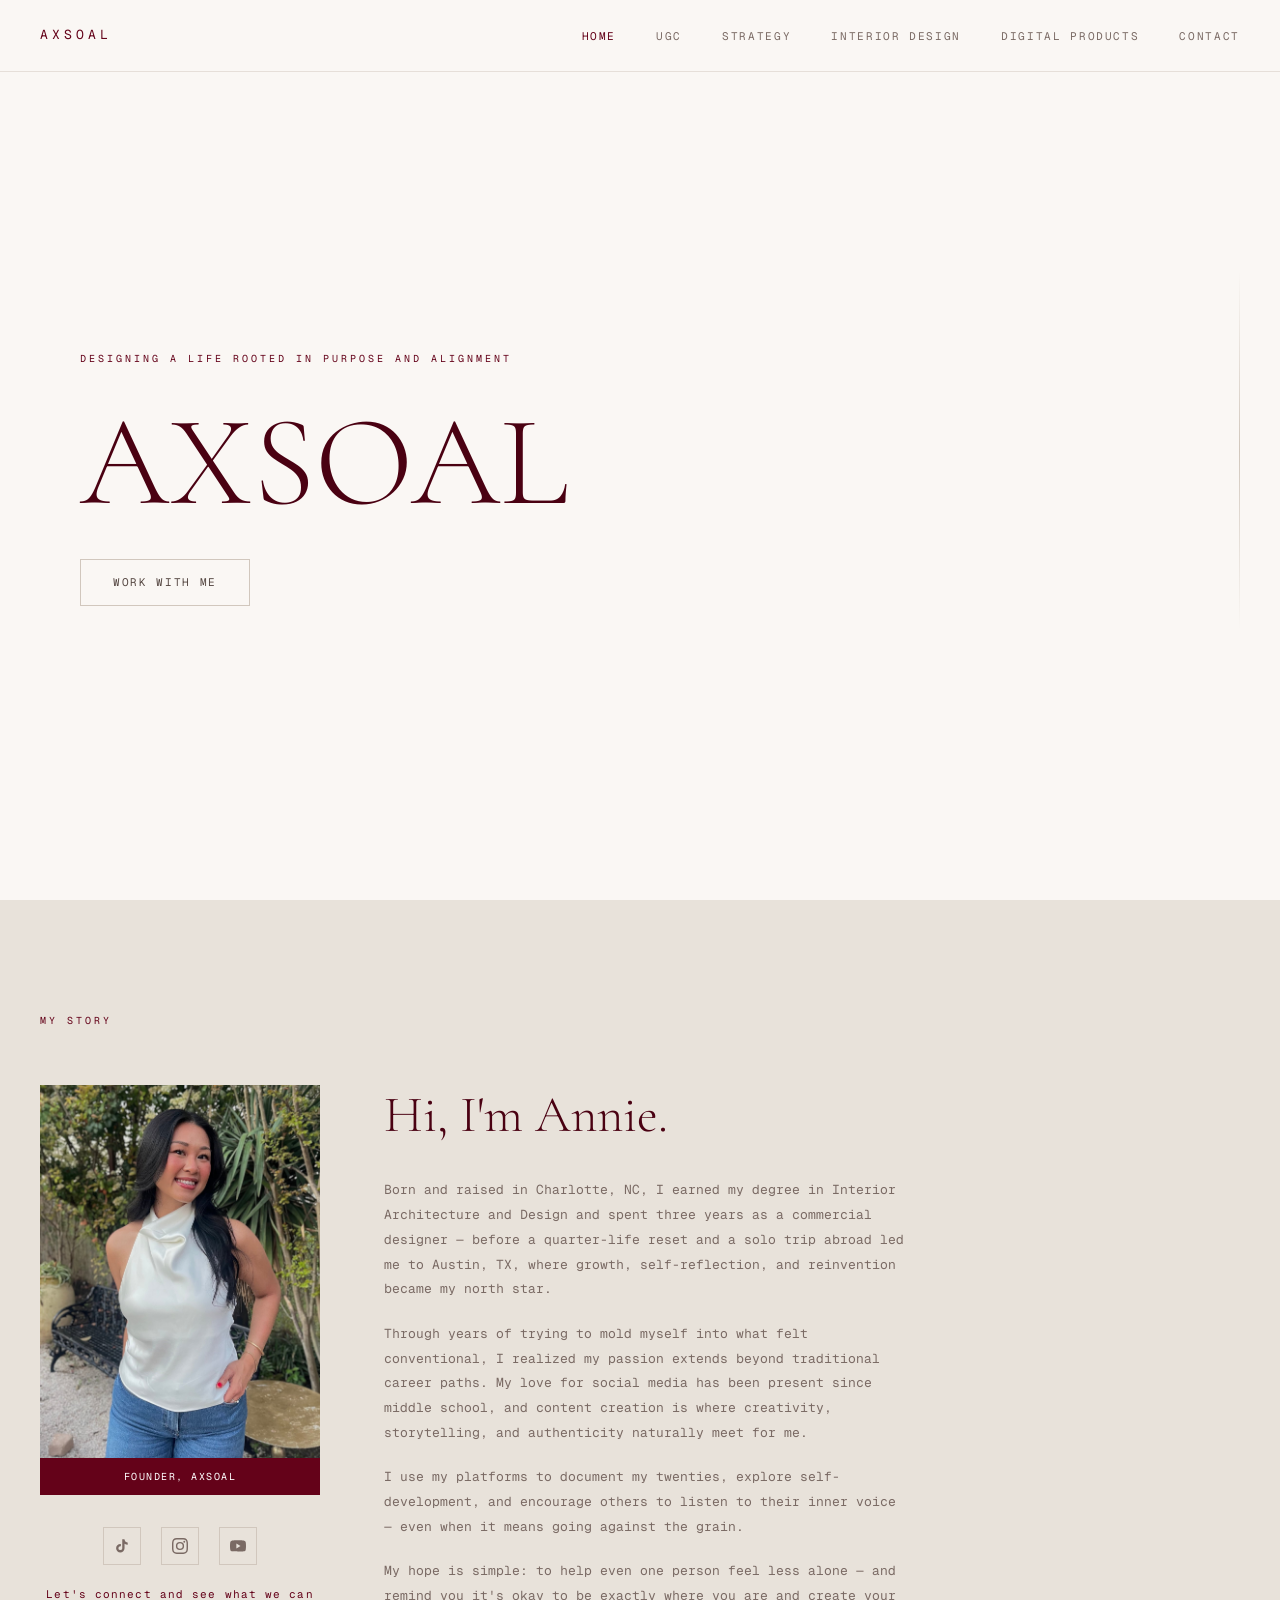
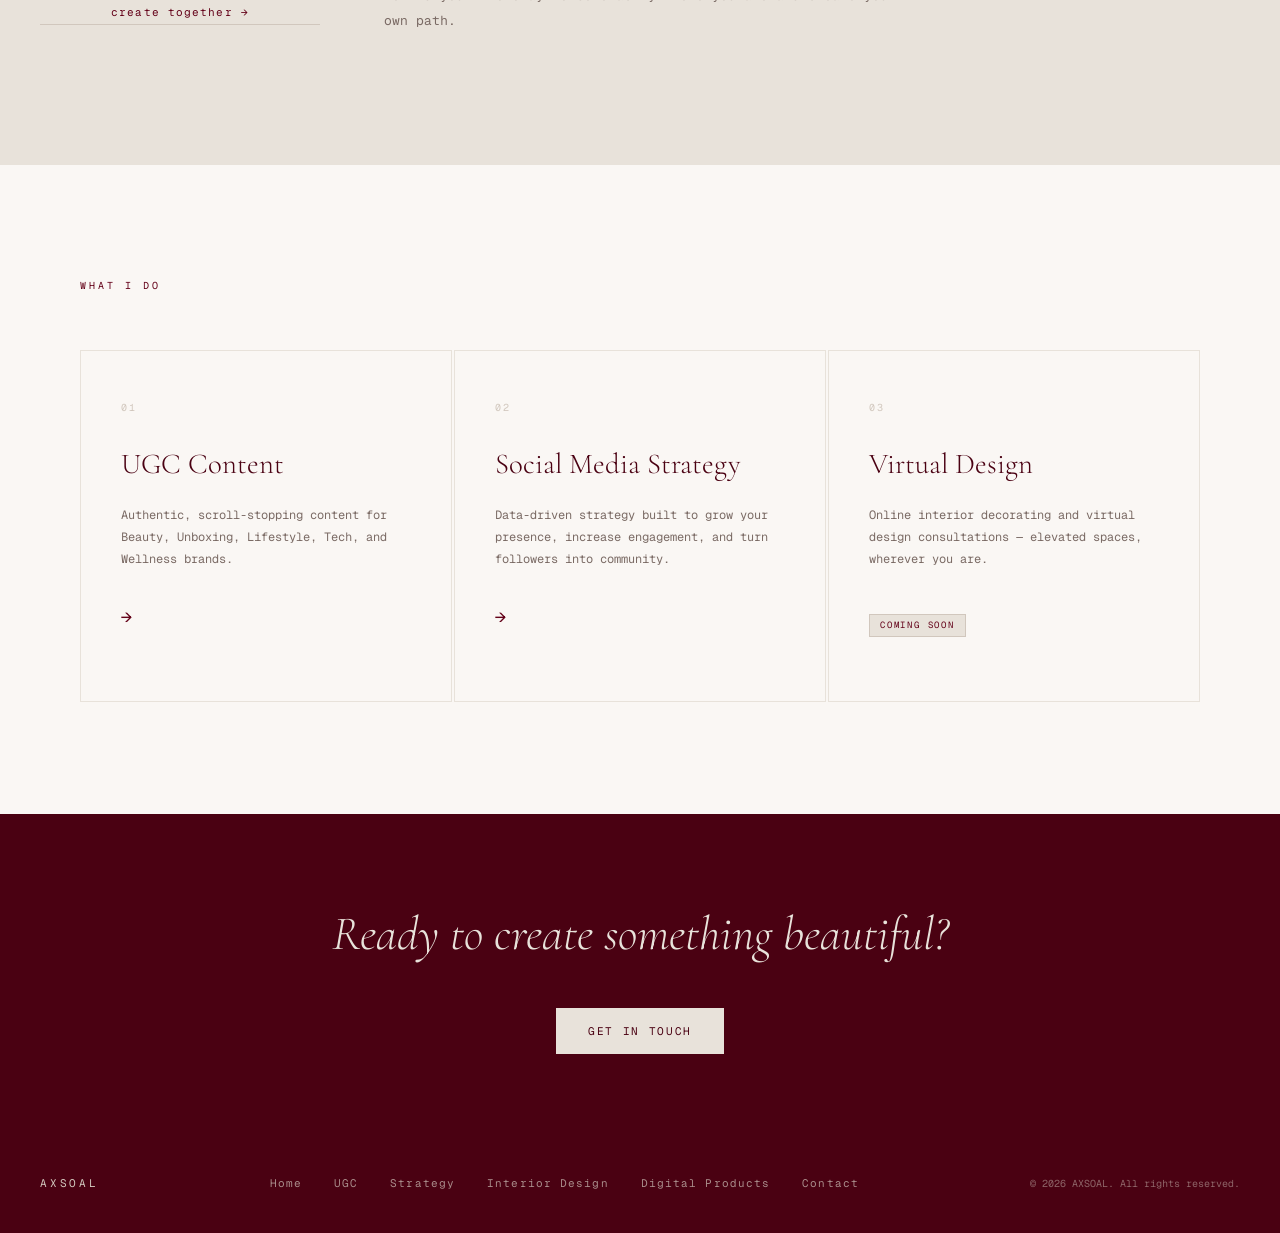
==== commit 8d17b310: "update site files" ====
--- a/index.html
+++ b/index.html
@@ -38,8 +38,7 @@
       <div class="story-grid">
         <div class="story-image-block">
           <div class="story-img-placeholder">
-            <img class="profile-desktop" src="images/annie-profile.jpg" alt="Annie — Founder, AXSOAL">
-            <img class="profile-mobile" src="images/annie-profile-mobile.jpg" alt="Annie — Founder, AXSOAL">
+            <img src="images/annie-profile.jpg" alt="Annie — Founder, AXSOAL">
           </div>
           <div class="story-img-tag">Founder, AXSOAL</div>
           <div class="story-socials">
--- a/style.css
+++ b/style.css
@@ -72,11 +72,9 @@
 .story-label, .services-label { font-size: 10px; letter-spacing: 0.3em; text-transform: uppercase; color: var(--wine); margin-bottom: 3.5rem; max-width: var(--max-w); margin-left: auto; margin-right: auto; }
 .story-grid { display: grid; grid-template-columns: 280px 1fr; gap: 4rem; max-width: var(--max-w); margin: 0 auto; align-items: start; }
 .story-image-block { position: relative; }
-.story-img-placeholder { width: 100%; aspect-ratio: 3/4; background: var(--linen); display: flex; align-items: center; justify-content: center; }
+.story-img-placeholder { width: 100%; aspect-ratio: 3/4; background: var(--linen); display: block; overflow: hidden; }
 .story-img-placeholder span { font-size: 11px; letter-spacing: 0.15em; color: var(--white); text-transform: uppercase; opacity: 0.8; }
-.story-img-placeholder img { width: 100%; height: 100%; object-fit: cover; display: block; }
-.profile-mobile { display: none; }
-.profile-desktop { display: block; }
+.story-img-placeholder img { width: 100%; height: 100%; object-fit: cover; object-position: center top; display: block; }
 .story-img-tag {
   display: block;
   background: var(--wine);
@@ -331,9 +329,9 @@
 /* UGC PHONES */
 .ugc-intro-section { padding: 4rem 2.5rem 2rem; max-width: var(--max-w); margin: 0 auto; }
 .ugc-phones-section { padding: 2rem 2.5rem 5rem; max-width: var(--max-w); margin: 0 auto; }
-.ugc-phones-grid { display: grid; grid-template-columns: repeat(auto-fill, minmax(200px,1fr)); gap: 2.5rem; justify-items: center; }
-
-.iphone-frame { width: 200px; position: relative; cursor: pointer; }
+.ugc-phones-grid { display: grid; grid-template-columns: repeat(auto-fill, minmax(160px,1fr)); gap: 2.5rem; justify-items: center; }
+
+.iphone-frame { width: 100%; max-width: 200px; position: relative; cursor: pointer; }
 .iphone-outer {
   width: 200px; height: 432px;
   background: #1c1c1e;
@@ -427,9 +425,8 @@
   .nav-links { display: none; }
   .nav-toggle { display: block; }
   .story-grid { grid-template-columns: 1fr; gap: 3rem; }
-  .story-img-placeholder { aspect-ratio: 1/1; max-height: 380px; overflow: hidden; }
-  .profile-desktop { display: none; }
-  .profile-mobile { display: block; }
+  .story-img-placeholder { aspect-ratio: 3/4; max-height: 480px; }
+
   .story-img-tag { right: 0; }
   .services-grid { grid-template-columns: 1fr; }
   .portfolio-grid { grid-template-columns: 1fr 1fr; }
@@ -440,17 +437,18 @@
   .ugc-phones-grid { grid-template-columns: repeat(2,1fr); }
   .footer-inner { flex-direction: column; text-align: center; }
   .footer-links { flex-direction: column; align-items: center; gap: 0.75rem; }
+  .cta-band { padding: 3rem 1.5rem; }
 }
 @media (max-width: 500px) {
   .nav { padding: 0 1.25rem; }
   .hero, .story, .services, .portfolio-section, .contact-section, .ugc-intro-section { padding-left: 1.25rem; padding-right: 1.25rem; }
-  .ugc-phones-section { padding-left: 0.75rem; padding-right: 0.75rem; }
+  .ugc-phones-section { padding-left: 0.5rem; padding-right: 0.5rem; padding-top: 1rem; padding-bottom: 2rem; }
   .ugc-featured-section { padding-left: 1.25rem; padding-right: 1.25rem; }
   .portfolio-grid { grid-template-columns: 1fr; }
   .p-card.wide, .p-card.tall, .p-card.half, .p-card.third, .p-card.full { grid-column: span 1; }
-  .ugc-phones-grid { grid-template-columns: repeat(2,1fr); gap: 1rem; padding: 0; }
-  .iphone-frame { width: 100%; }
-  .iphone-outer { width: 100%; height: auto; aspect-ratio: 9/19.5; }
+  .ugc-phones-grid { grid-template-columns: repeat(2,1fr) !important; gap: 0.75rem; padding: 0; }
+  .iphone-frame { width: 100% !important; max-width: 100% !important; }
+  .iphone-outer { width: 100% !important; max-width: 100% !important; height: auto !important; aspect-ratio: 9/19.5; }
 }
 
 /* ===== UGC ROW LABELS ===== */
@@ -465,7 +463,7 @@
   margin-top: 1rem;
 }
 .ugc-row-label:first-child { border-top: none; margin-top: 0; padding-top: 0; }
-.ugc-phones-grid { display: grid; grid-template-columns: repeat(4, 1fr); gap: 2rem; justify-items: center; }
+
 
 /* ===== WHY CONTENT CREATION ===== */
 .ugc-why { background: var(--wine-dark); padding: 6rem 2.5rem; }
@@ -505,15 +503,10 @@
 
 /* ===== RESPONSIVE UPDATES ===== */
 @media (max-width: 900px) {
-  .ugc-phones-grid { grid-template-columns: repeat(2,1fr); }
   .strategy-stats-grid { grid-template-columns: repeat(2,1fr); }
   .strategy-cases-grid { grid-template-columns: 1fr; }
 }
-@media (max-width: 500px) {
-  .ugc-phones-grid { grid-template-columns: repeat(2,1fr); gap: 1rem; }
-  .iphone-frame, .iphone-outer { width: 100%; max-width: 160px; }
-  .iphone-outer { height: auto; aspect-ratio: 9/19.5; }
-}
+
 
 /* ===== UGC FEATURED VIRAL ROW ===== */
 .ugc-featured-section {
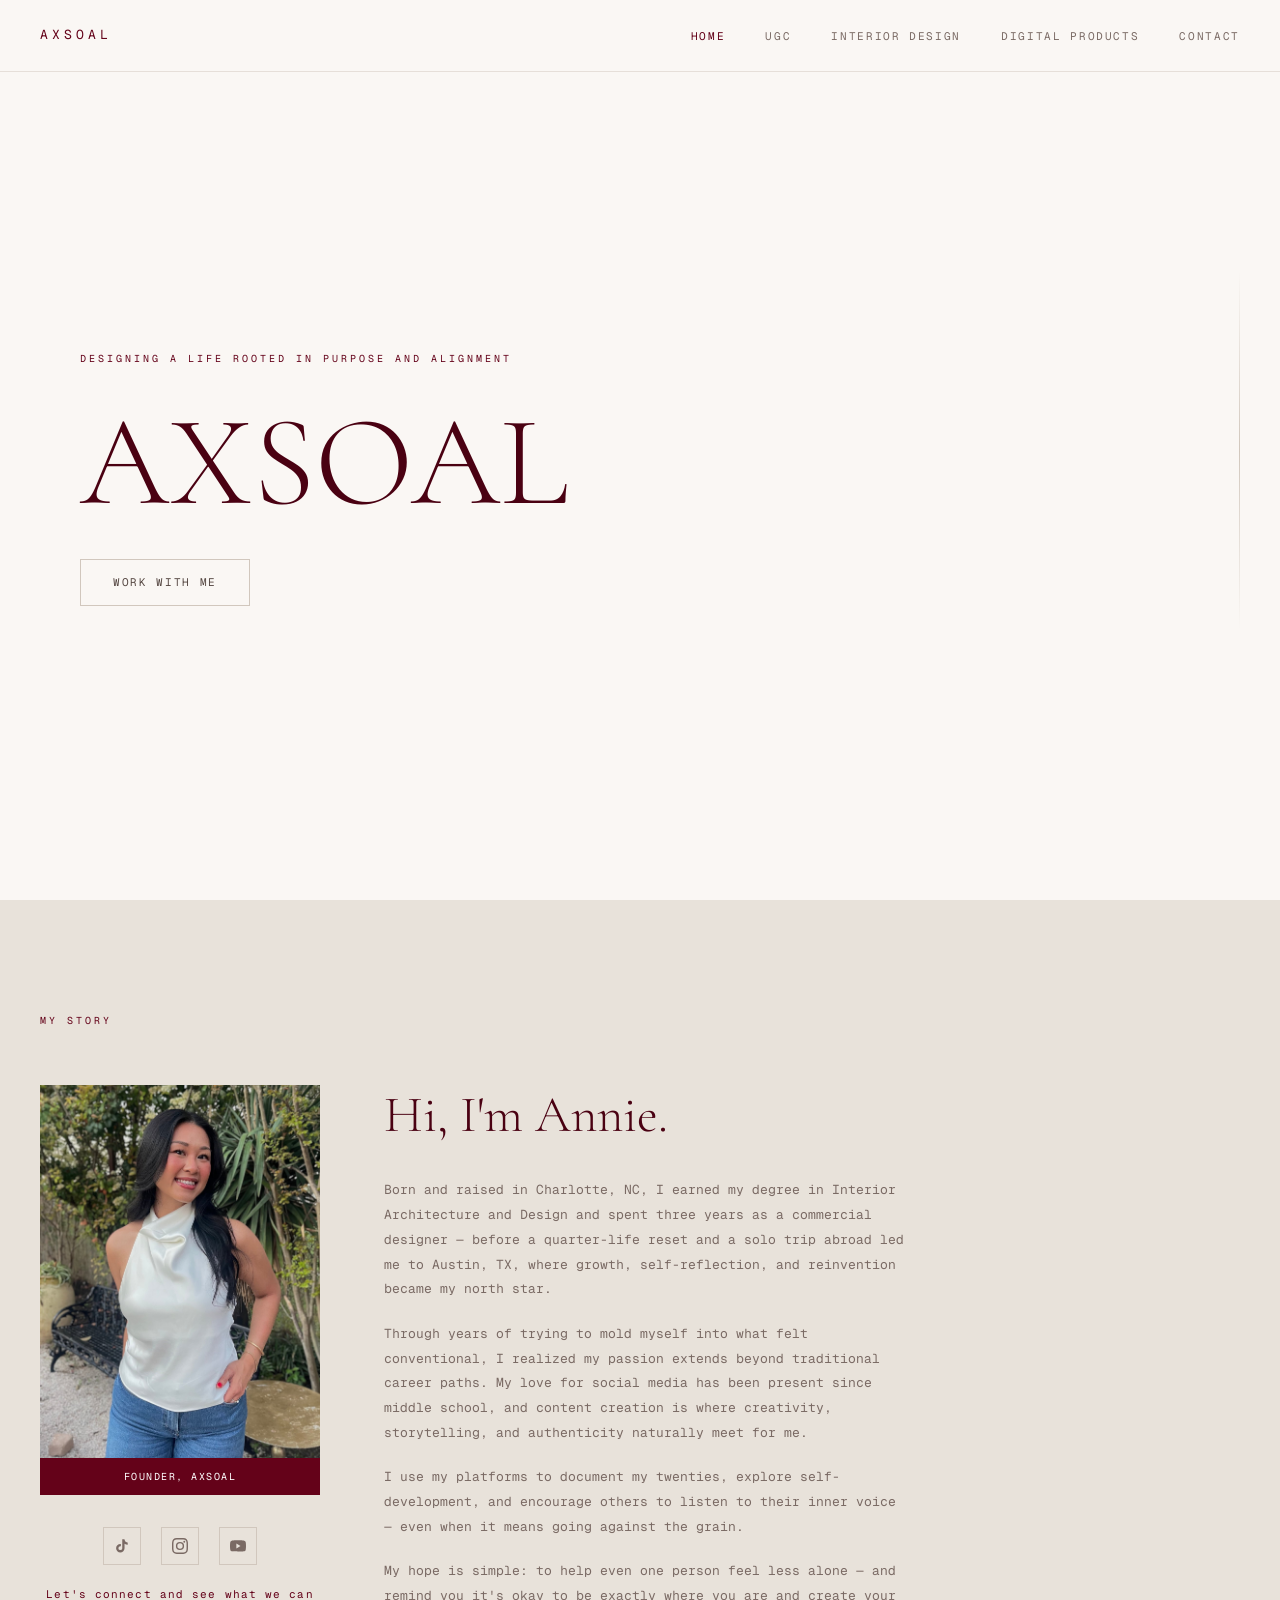
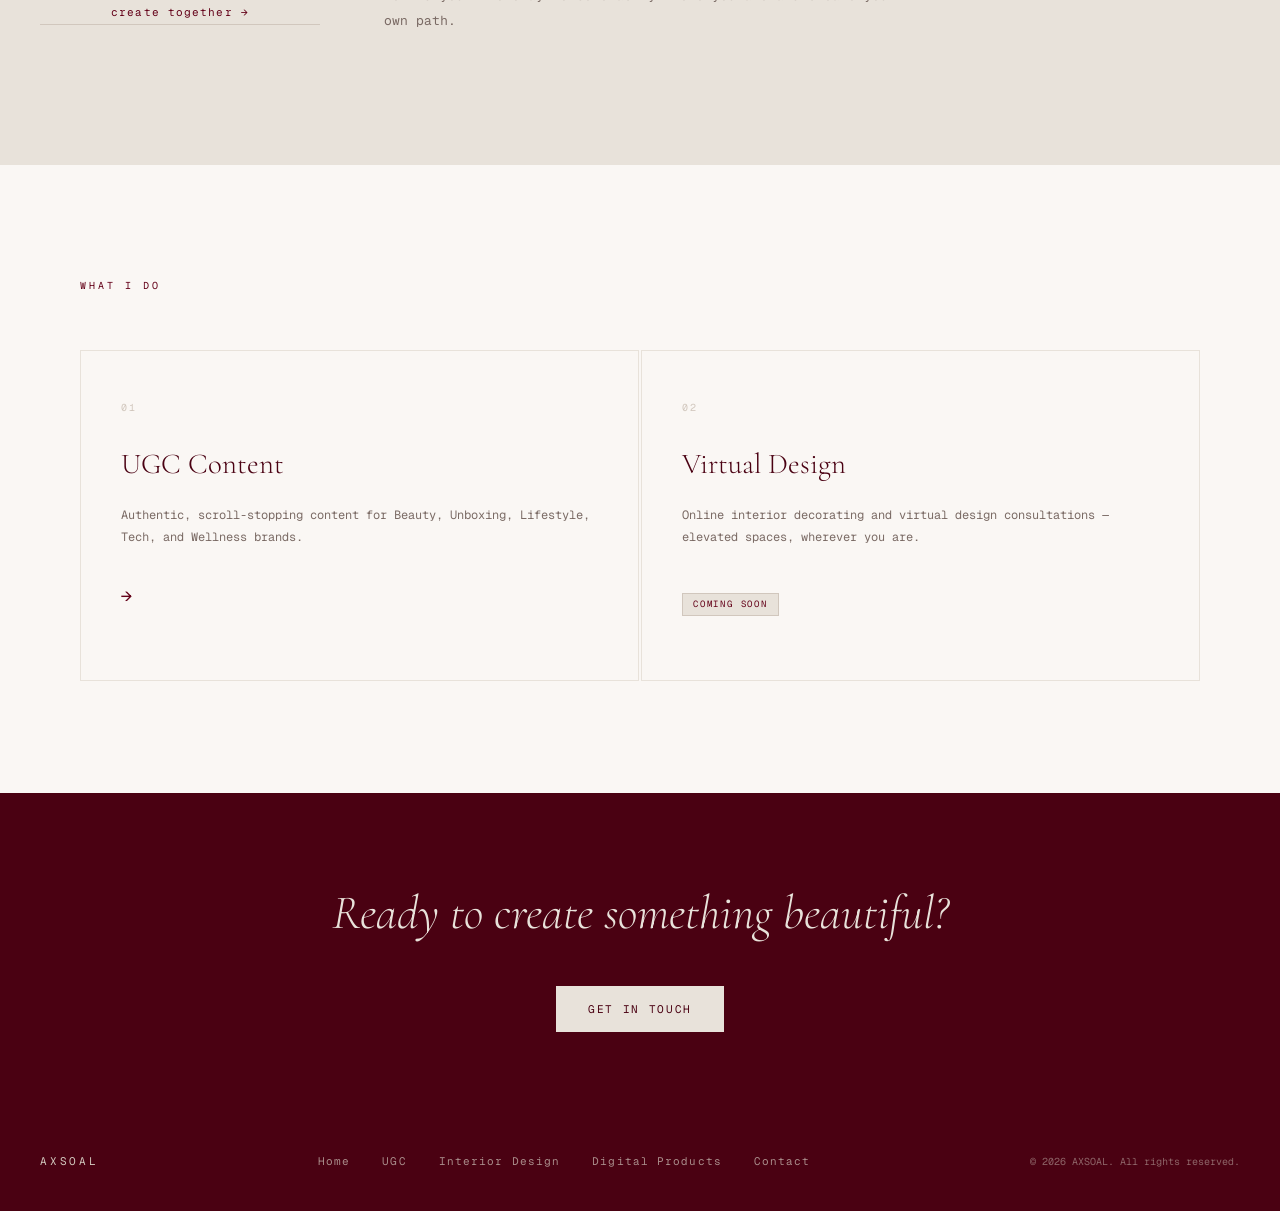
==== commit fd19bd55: "remove strategy page and update tiktok links" ====
--- a/index.html
+++ b/index.html
@@ -15,7 +15,6 @@
     <ul class="nav-links">
       <li><a href="index.html" class="active">Home</a></li>
       <li><a href="ugc.html">UGC</a></li>
-      <li><a href="strategy.html">Strategy</a></li>
       <li><a href="interior.html">Interior Design</a></li>
       <li><a href="digital-products.html">Digital Products</a></li>
       <li><a href="contact.html">Contact</a></li>
@@ -42,7 +41,7 @@
           </div>
           <div class="story-img-tag">Founder, AXSOAL</div>
           <div class="story-socials">
-            <a href="https://www.tiktok.com/@anniexyaps" target="_blank" aria-label="TikTok" class="story-social-link">
+            <a href="https://www.tiktok.com/@axsoal" target="_blank" aria-label="TikTok" class="story-social-link">
               <svg viewBox="0 0 24 24" fill="currentColor"><path d="M19.59 6.69a4.83 4.83 0 0 1-3.77-4.25V2h-3.45v13.67a2.89 2.89 0 0 1-2.88 2.5 2.89 2.89 0 0 1-2.89-2.89 2.89 2.89 0 0 1 2.89-2.89c.28 0 .54.04.79.1V9.01a6.33 6.33 0 0 0-.79-.05 6.34 6.34 0 0 0-6.34 6.34 6.34 6.34 0 0 0 6.34 6.34 6.34 6.34 0 0 0 6.33-6.34V8.69a8.18 8.18 0 0 0 4.78 1.52V6.76a4.85 4.85 0 0 1-1.01-.07z"/></svg>
             </a>
             <a href="https://www.instagram.com/axsoal" target="_blank" aria-label="Instagram" class="story-social-link">
@@ -66,7 +65,7 @@
 
     <section class="services">
       <div class="services-label">What I Do</div>
-      <div class="services-grid">
+      <div class="services-grid services-grid--two">
 
         <a href="ugc.html" class="service-card">
           <div class="service-number">01</div>
@@ -75,15 +74,9 @@
           <div class="service-arrow">→</div>
         </a>
 
-        <a href="strategy.html" class="service-card">
-          <div class="service-number">02</div>
-          <h3>Social Media Strategy</h3>
-          <p>Data-driven strategy built to grow your presence, increase engagement, and turn followers into community.</p>
-          <div class="service-arrow">→</div>
-        </a>
 
         <div class="service-card service-card--soon">
-          <div class="service-number">03</div>
+          <div class="service-number">02</div>
           <h3>Virtual Design</h3>
           <p>Online interior decorating and virtual design consultations — elevated spaces, wherever you are.</p>
           <div class="service-coming-tag" style="margin-top:0.75rem;">Coming Soon</div>
@@ -104,7 +97,6 @@
       <div class="footer-links">
         <a href="index.html">Home</a>
         <a href="ugc.html">UGC</a>
-        <a href="strategy.html">Strategy</a>
         <a href="interior.html">Interior Design</a>
         <a href="digital-products.html">Digital Products</a>
         <a href="contact.html">Contact</a>
--- a/style.css
+++ b/style.css
@@ -329,15 +329,16 @@
 /* UGC PHONES */
 .ugc-intro-section { padding: 4rem 2.5rem 2rem; max-width: var(--max-w); margin: 0 auto; }
 .ugc-phones-section { padding: 2rem 2.5rem 5rem; max-width: var(--max-w); margin: 0 auto; }
-.ugc-phones-grid { display: grid; grid-template-columns: repeat(auto-fill, minmax(160px,1fr)); gap: 2.5rem; justify-items: center; }
-
-.iphone-frame { width: 100%; max-width: 200px; position: relative; cursor: pointer; }
+.ugc-phones-grid { display: grid; grid-template-columns: repeat(4, 1fr); gap: 2.5rem; justify-items: center; }
+
+.iphone-frame { width: 100%; position: relative; cursor: pointer; display: flex; flex-direction: column; align-items: center; }
 .iphone-outer {
   width: 200px; height: 432px;
   background: #1c1c1e;
   border-radius: 38px;
   padding: 14px 10px;
   position: relative;
+  overflow: hidden;
   box-shadow: inset 0 0 0 2px #3a3a3c, 0 0 0 1px #111, 6px 14px 36px rgba(100,2,25,0.2);
 }
 .iphone-outer::before {
@@ -436,19 +437,21 @@
   .ugc-stats { grid-template-columns: 1fr; }
   .ugc-phones-grid { grid-template-columns: repeat(2,1fr); }
   .footer-inner { flex-direction: column; text-align: center; }
+  .footer { padding: 1.5rem 1.5rem; }
   .footer-links { flex-direction: column; align-items: center; gap: 0.75rem; }
   .cta-band { padding: 3rem 1.5rem; }
 }
 @media (max-width: 500px) {
   .nav { padding: 0 1.25rem; }
   .hero, .story, .services, .portfolio-section, .contact-section, .ugc-intro-section { padding-left: 1.25rem; padding-right: 1.25rem; }
-  .ugc-phones-section { padding-left: 0.5rem; padding-right: 0.5rem; padding-top: 1rem; padding-bottom: 2rem; }
+  .ugc-phones-section { padding-left: 0.75rem; padding-right: 0.75rem; padding-top: 1rem; padding-bottom: 2rem; max-width: 100%; }
   .ugc-featured-section { padding-left: 1.25rem; padding-right: 1.25rem; }
   .portfolio-grid { grid-template-columns: 1fr; }
   .p-card.wide, .p-card.tall, .p-card.half, .p-card.third, .p-card.full { grid-column: span 1; }
-  .ugc-phones-grid { grid-template-columns: repeat(2,1fr) !important; gap: 0.75rem; padding: 0; }
+  .ugc-phones-grid { grid-template-columns: repeat(2,1fr) !important; gap: 0.5rem; padding: 0; }
   .iphone-frame { width: 100% !important; max-width: 100% !important; }
-  .iphone-outer { width: 100% !important; max-width: 100% !important; height: auto !important; aspect-ratio: 9/19.5; }
+  .iphone-screen { border-radius: 18px !important; }
+  .iphone-outer { width: 100% !important; max-width: 100% !important; height: auto !important; aspect-ratio: 9/19.5; overflow: hidden !important; border-radius: 24px !important; padding: 8px 6px !important; }
 }
 
 /* ===== UGC ROW LABELS ===== */
@@ -636,6 +639,7 @@
   margin-top: 12px;
   text-align: center;
   padding: 0 4px;
+  width: 100%;
 }
 .ugc-phone-cat {
   font-size: 9px;
@@ -695,3 +699,105 @@
 .play-overlay:hover .play-btn {
   transform: scale(1.08);
 }
+
+/* ---------- Brand carousel (uses the site's existing :root variables) ---------- */
+.brand-carousel {
+  padding: 4.5rem 0;
+  background: var(--linen-light);
+  border-top: 1px solid var(--linen);
+  border-bottom: 1px solid var(--linen);
+  text-align: center;
+  overflow: hidden;
+}
+
+.brand-carousel__eyebrow {
+  font-family: var(--font-mono);
+  font-size: 10px;
+  letter-spacing: 0.3em;
+  text-transform: uppercase;
+  color: var(--wine);
+  margin-bottom: 1rem;
+}
+
+.brand-carousel__title {
+  font-family: var(--font-serif);
+  font-weight: 300;
+  font-size: clamp(2rem, 4vw, 3rem);
+  line-height: 1.1;
+  color: var(--wine-dark);
+  margin-bottom: 3rem;
+  padding: 0 1.5rem;
+}
+
+.brand-carousel__title em { font-style: italic; color: var(--wine); }
+
+/* Fades the logos out at the left and right edges */
+.brand-carousel__viewport {
+  overflow: hidden;
+  -webkit-mask-image: linear-gradient(to right, transparent, #000 10%, #000 90%, transparent);
+          mask-image: linear-gradient(to right, transparent, #000 10%, #000 90%, transparent);
+}
+
+.brand-carousel__track {
+  display: flex;
+  width: max-content;
+  animation: brand-scroll 55s linear infinite;  /* lower = faster */
+}
+
+.brand-carousel__viewport:hover .brand-carousel__track {
+  animation-play-state: paused;
+}
+
+.brand-carousel__list {
+  display: flex;
+  align-items: center;
+  gap: 72px;
+  margin: 0;
+  padding: 0 36px;
+  list-style: none;
+}
+
+.brand-carousel__list li {
+  flex: 0 0 auto;
+  display: flex;
+  align-items: center;
+  justify-content: center;
+  height: 64px;
+}
+
+/* Logos are pre-colored Warm Taupe; --w on each img sets its size */
+.brand-carousel__list img {
+  display: block;
+  width: var(--w, 90px);
+  height: auto;
+  opacity: 0.8;
+  transition: opacity 0.3s ease;
+}
+
+.brand-carousel__list img:hover { opacity: 1; }
+
+@keyframes brand-scroll {
+  from { transform: translateX(0); }
+  to   { transform: translateX(-50%); }
+}
+
+/* Phones: smaller logos, tighter spacing */
+@media (max-width: 600px) {
+  .brand-carousel { padding: 3.5rem 0; }
+  .brand-carousel__list { gap: 44px; padding: 0 22px; }
+  .brand-carousel__list li { height: 48px; }
+  .brand-carousel__list img { width: calc(var(--w, 90px) * 0.75); }
+  .brand-carousel__track { animation-duration: 40s; }
+}
+
+/* Respect visitors who turn off motion: show a static wrapped grid instead */
+@media (prefers-reduced-motion: reduce) {
+  .brand-carousel__viewport { -webkit-mask-image: none; mask-image: none; }
+  .brand-carousel__track { animation: none; width: auto; justify-content: center; }
+  .brand-carousel__list { flex-wrap: wrap; justify-content: center; row-gap: 32px; }
+  .brand-carousel__list[aria-hidden="true"] { display: none; }
+}
+
+/* Homepage services: 2 cards */
+.services-grid--two { grid-template-columns: repeat(2,1fr); }
+@media (max-width: 900px) { .services-grid--two { grid-template-columns: 1fr; } }
